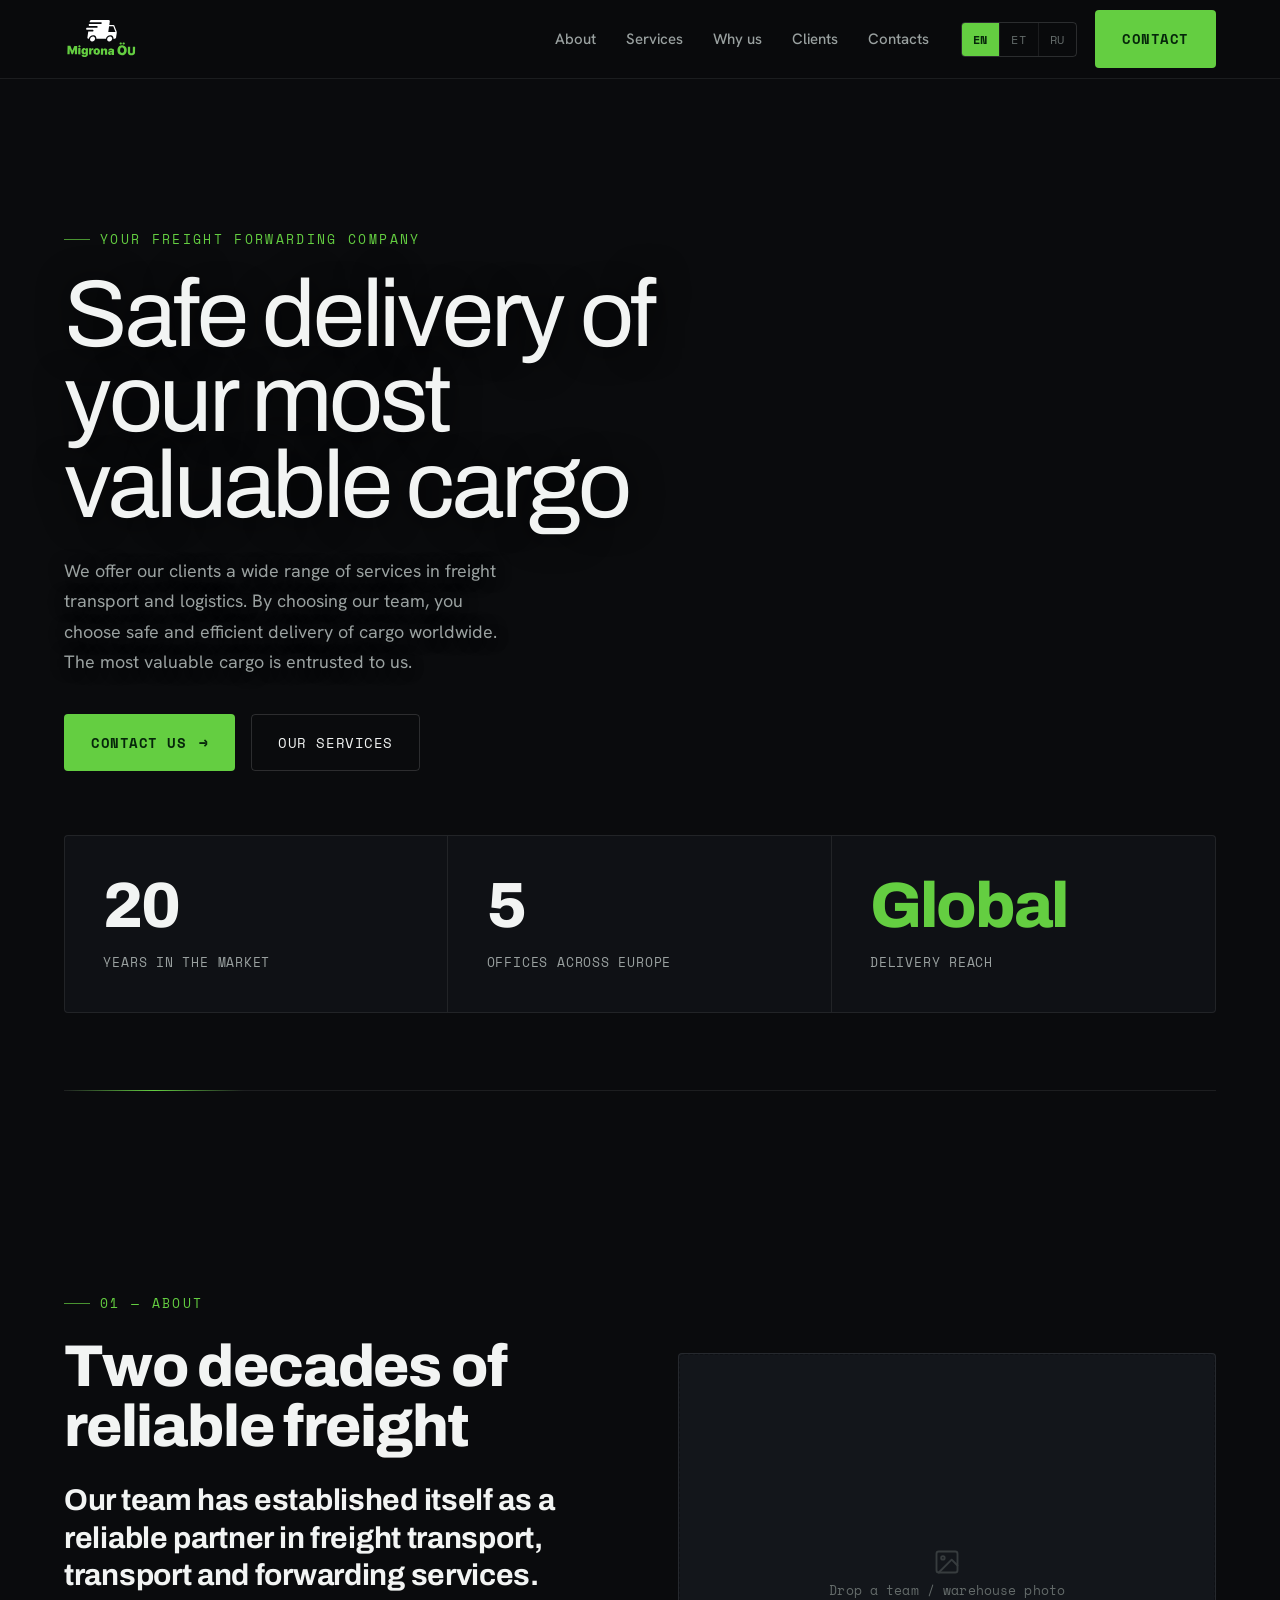
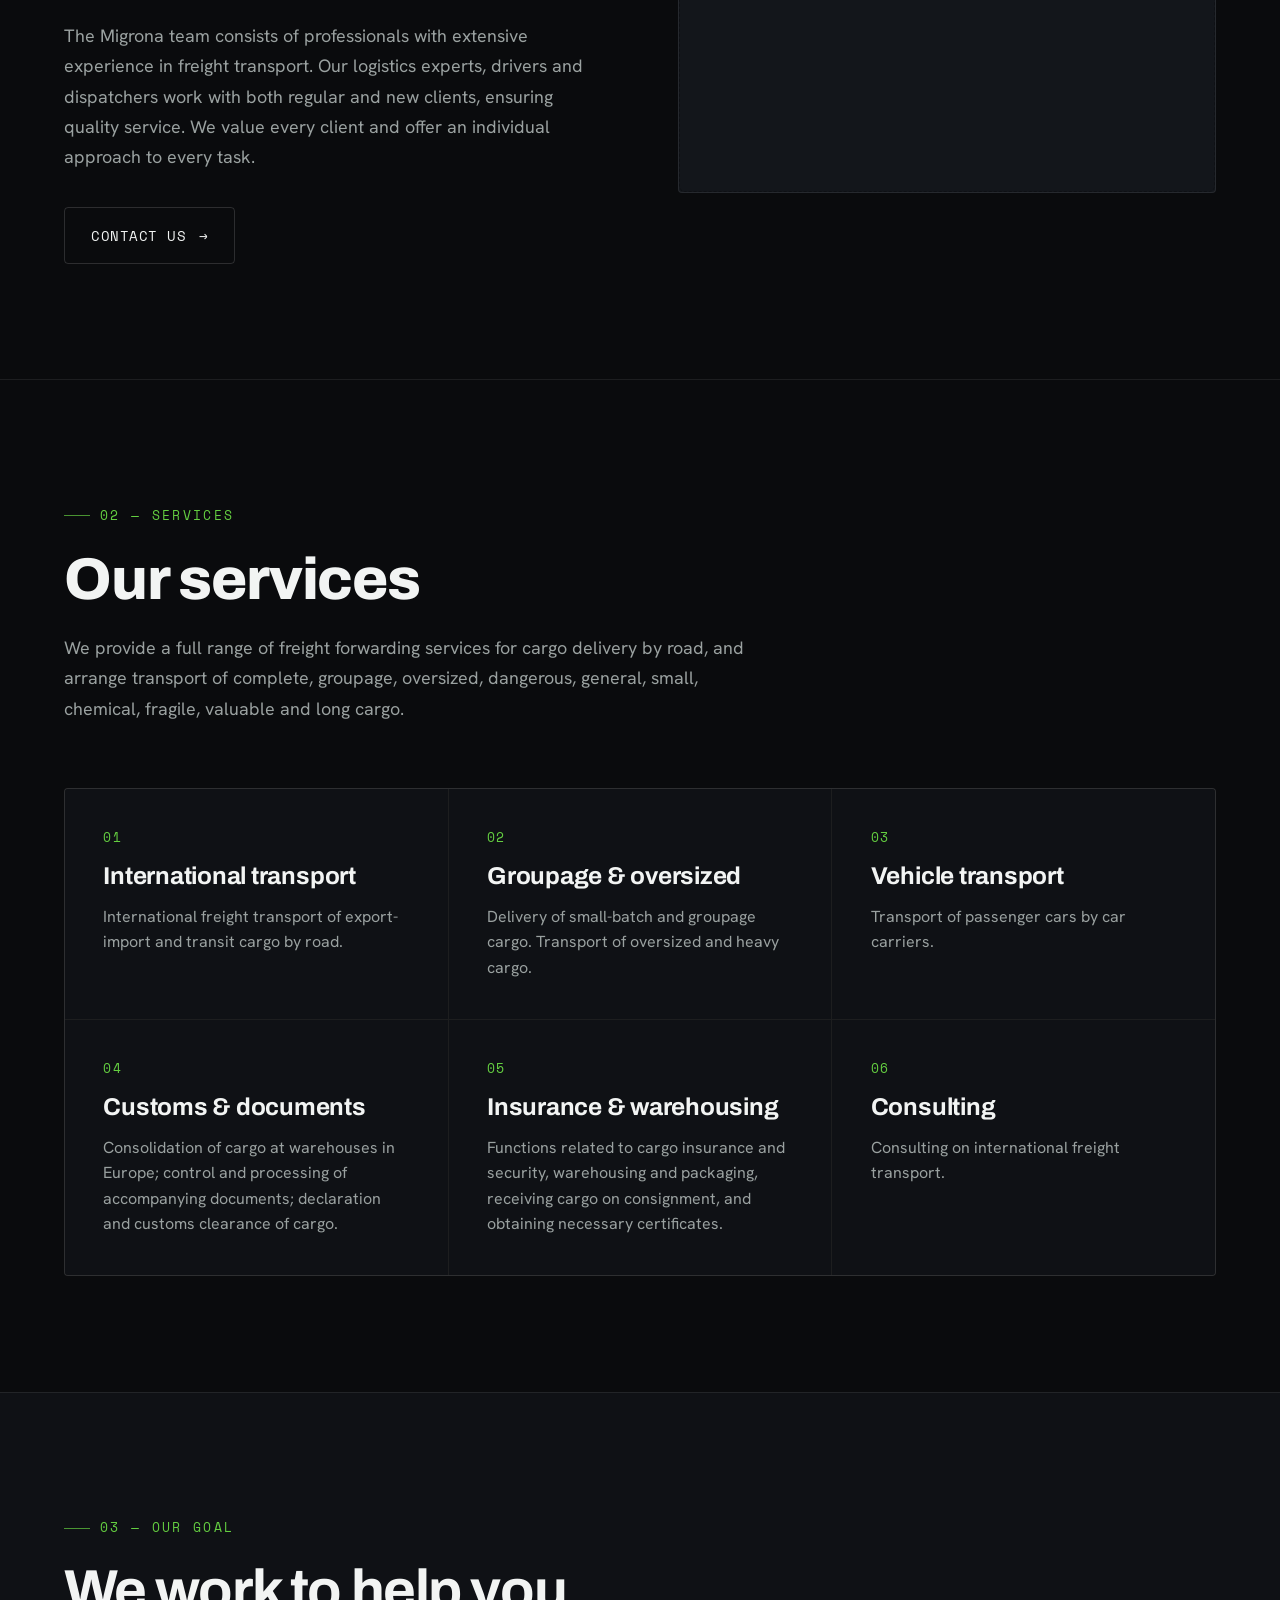
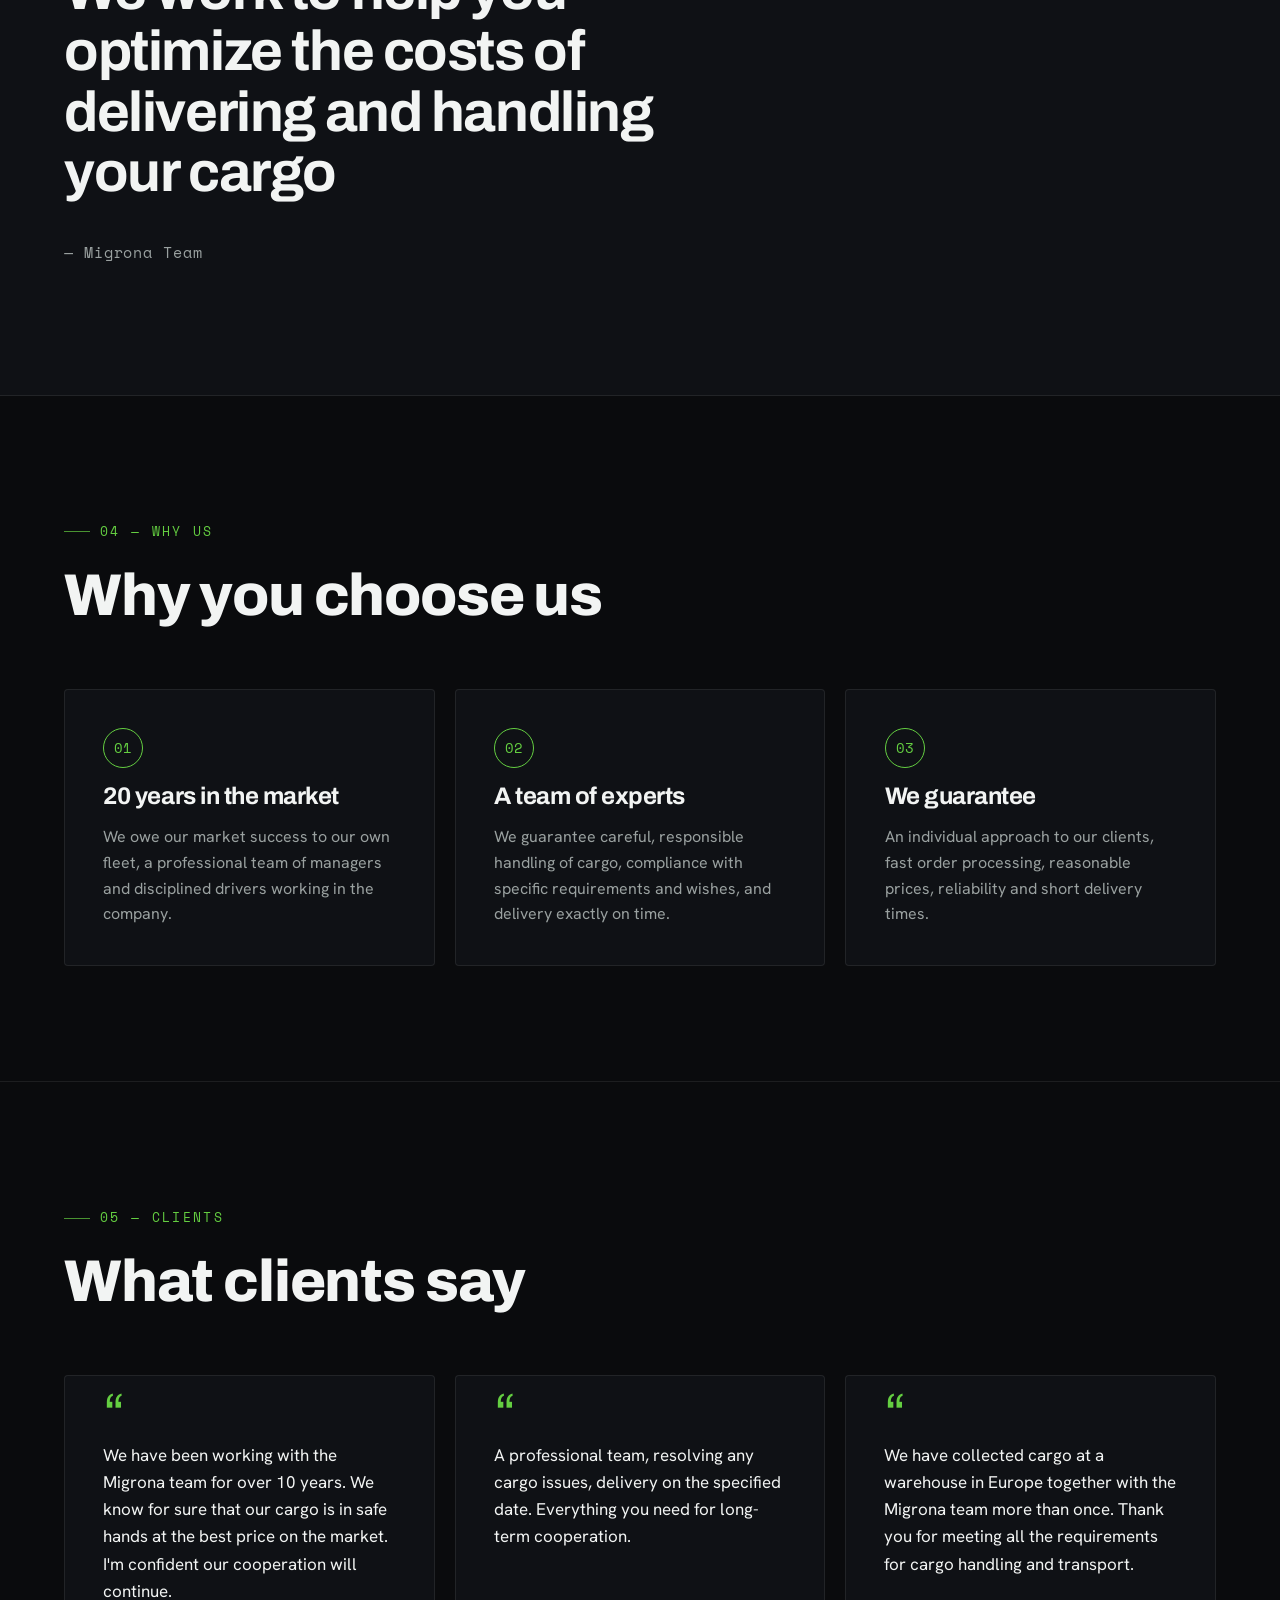
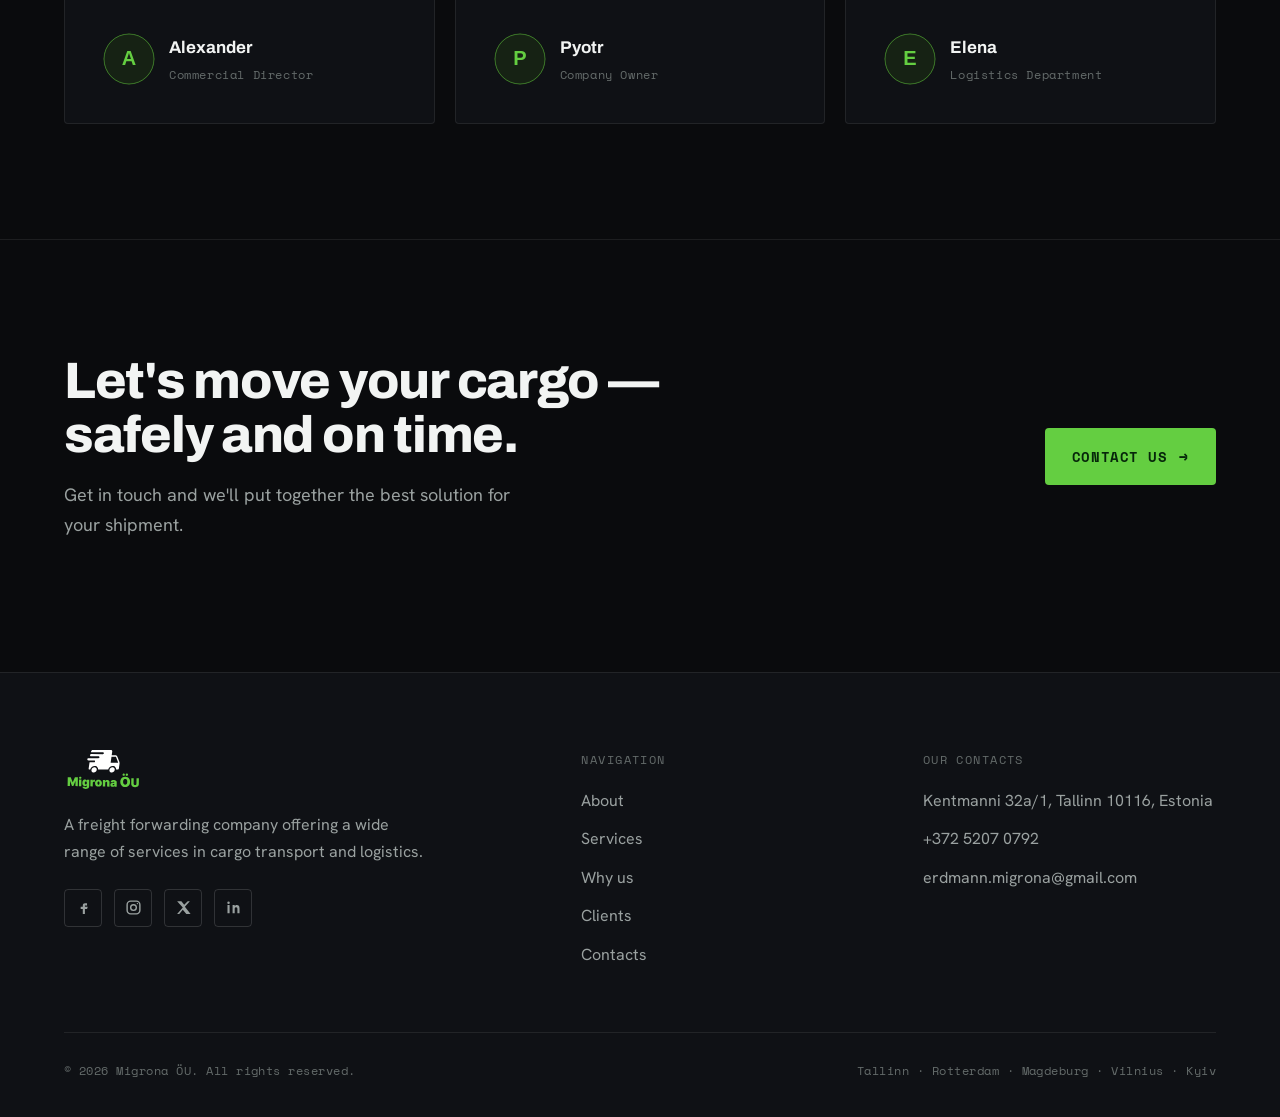
==== index.html @ ff55a231 "Initial commit — Migrona website Co-Authored-By: Claude Sonnet 4.6 <noreply@anthropic.com>" ====
<!DOCTYPE html>
<html lang="en">
<head>
<meta charset="utf-8">
<meta name="viewport" content="width=device-width, initial-scale=1">
<title>Migrona ÖU — Freight Forwarding & Logistics</title>
<meta name="description" content="Migrona ÖU — an Estonian freight forwarding company offering a wide range of cargo transport and logistics services worldwide.">
<link rel="preconnect" href="https://fonts.googleapis.com">
<link rel="preconnect" href="https://fonts.gstatic.com" crossorigin>
<link href="https://fonts.googleapis.com/css2?family=Archivo:wght@500;600;700;800;900&family=Hanken+Grotesk:wght@400;500;600;700&family=Space+Mono:wght@400;700&display=swap" rel="stylesheet">
<link rel="stylesheet" href="css/styles.css">
<template id="__bundler_thumbnail" data-bg-color="#0a0b0d">
  <svg viewBox="0 0 1200 800" xmlns="http://www.w3.org/2000/svg">
    <rect width="1200" height="800" fill="#0a0b0d"/>
    <g transform="translate(600 400)">
      <g transform="translate(-150 -70)">
        <rect x="0" y="20" width="170" height="100" rx="8" fill="#f2f4f3"/>
        <path d="M170 50 h70 l40 45 v25 h-110 z" fill="#f2f4f3"/>
        <circle cx="55" cy="135" r="26" fill="#0a0b0d" stroke="#f2f4f3" stroke-width="10"/>
        <circle cx="225" cy="135" r="26" fill="#0a0b0d" stroke="#f2f4f3" stroke-width="10"/>
      </g>
      <text x="0" y="150" font-family="Archivo, sans-serif" font-weight="800" font-size="92" letter-spacing="-3" text-anchor="middle"><tspan fill="#64ce41">Migrona</tspan><tspan fill="#f2f4f3"> ÖU</tspan></text>
    </g>
  </svg>
</template>
</head>
<body>

<!-- ===================== HEADER ===================== -->
<header class="site-header">
  <div class="wrap nav">
    <a class="nav__logo" href="index.html" aria-label="Migrona ÖU home">
      <img src="assets/logo.svg" alt="Migrona ÖU">
    </a>
    <nav class="nav__links">
      <a href="#about" data-i18n="nav_about">About</a>
      <a href="#services" data-i18n="nav_services">Services</a>
      <a href="#why" data-i18n="nav_why">Why us</a>
      <a href="#clients" data-i18n="nav_clients">Clients</a>
      <a href="contact.html" data-i18n="nav_contacts">Contacts</a>
    </nav>
    <div class="nav__right">
      <div class="lang-switch" role="group" aria-label="Language">
        <button class="lang-btn" data-lang="en" aria-pressed="true">EN</button>
        <button class="lang-btn" data-lang="et" aria-pressed="false">ET</button>
        <button class="lang-btn" data-lang="ru" aria-pressed="false">RU</button>
      </div>
      <a class="btn btn--primary" href="contact.html" data-i18n="cta_contact">Contact</a>
      <button class="nav__menu-btn" aria-label="Menu" id="menuBtn"><svg viewBox="0 0 24 24" fill="none" stroke="currentColor" stroke-width="2"><line x1="4" y1="7" x2="20" y2="7"/><line x1="4" y1="12" x2="20" y2="12"/><line x1="4" y1="17" x2="20" y2="17"/></svg></button>
    </div>
  </div>
  <nav class="nav__mobile" id="navMobile">
    <a href="#about" data-i18n="nav_about">About</a>
    <a href="#services" data-i18n="nav_services">Services</a>
    <a href="#why" data-i18n="nav_why">Why us</a>
    <a href="#clients" data-i18n="nav_clients">Clients</a>
    <a href="contact.html" data-i18n="nav_contacts">Contacts</a>
  </nav>
</header>

<main>

<!-- ===================== HERO ===================== -->
<section class="section hero">
  <div class="hero__bg">
    <video class="hero__video" src="uploads/hero-video.mp4" autoplay muted loop playsinline></video>
  </div>
  <div class="hero__overlay"></div>
  <div class="wrap hero__wrap">
    <div class="hero__intro">
      <p class="kicker" data-i18n="hero_eyebrow">Your freight forwarding company</p>
      <h1 class="display hero__title" data-i18n="hero_headline">Safe delivery of your most valuable cargo</h1>
      <p class="hero__body body-lg" data-i18n="hero_body">We offer our clients a wide range of services in freight transport and logistics. By choosing our team, you choose safe and efficient delivery of cargo worldwide. The most valuable cargo is entrusted to us.</p>
      <div class="hero__cta">
        <a class="btn btn--primary" href="contact.html"><span data-i18n="cta_contact_us">Contact us</span><span class="arrow">→</span></a>
        <a class="btn btn--ghost" href="#services" data-i18n="cta_services">Our services</a>
      </div>
    </div>

    <!-- stat strip -->
    <div class="stats reveal">
      <div class="stat">
        <div class="stat__num">20</div>
        <div class="stat__label" data-i18n="stat_years_label">years in the market</div>
      </div>
      <div class="stat">
        <div class="stat__num">5</div>
        <div class="stat__label" data-i18n="stat_offices_label">offices across Europe</div>
      </div>
      <div class="stat">
        <div class="stat__num"><span class="unit" data-i18n="stat_reach_value">Global</span></div>
        <div class="stat__label" data-i18n="stat_reach_label">delivery reach</div>
      </div>
    </div>

    <div class="route-line"></div>
  </div>
</section>

<!-- ===================== ABOUT ===================== -->
<section class="section" id="about">
  <div class="wrap about__grid">
    <div class="about__text reveal">
      <p class="kicker" data-i18n="about_kicker">01 — About</p>
      <h2 class="h2 about__title-h" data-i18n="about_title">Two decades of reliable freight</h2>
      <p class="about__lead" data-i18n="about_lead">Our team has established itself as a reliable partner in freight transport, transport and forwarding services.</p>
      <p class="body-lg" data-i18n="about_body">The Migrona team consists of professionals with extensive experience in freight transport. Our logistics experts, drivers and dispatchers work with both regular and new clients, ensuring quality service. We value every client and offer an individual approach to every task.</p>
      <div class="about__cta">
        <a class="btn btn--ghost" href="contact.html"><span data-i18n="cta_contact_us">Contact us</span><span class="arrow">→</span></a>
      </div>
    </div>
    <div class="about__visual reveal">
      <image-slot id="about-img" shape="rounded" radius="6" placeholder="Drop a team / warehouse photo"></image-slot>
    </div>
  </div>
</section>

<!-- ===================== SERVICES ===================== -->
<section class="section section--line" id="services">
  <div class="wrap">
    <p class="kicker" data-i18n="services_kicker">02 — Services</p>
    <h2 class="h2 head-tight" data-i18n="services_title">Our services</h2>
    <p class="svc-intro body-lg" data-i18n="services_intro">We provide a full range of freight forwarding services for cargo delivery by road, and arrange transport of complete, groupage, oversized, dangerous, general, small, chemical, fragile, valuable and long cargo.</p>

    <div class="svc-grid">
      <article class="svc-card reveal">
        <span class="svc-card__no">01</span>
        <h3 class="svc-card__title" data-i18n="svc1_title">International transport</h3>
        <p class="svc-card__body" data-i18n="svc1_body">International freight transport of export-import and transit cargo by road.</p>
      </article>
      <article class="svc-card reveal">
        <span class="svc-card__no">02</span>
        <h3 class="svc-card__title" data-i18n="svc2_title">Groupage & oversized</h3>
        <p class="svc-card__body" data-i18n="svc2_body">Delivery of small-batch and groupage cargo. Transport of oversized and heavy cargo.</p>
      </article>
      <article class="svc-card reveal">
        <span class="svc-card__no">03</span>
        <h3 class="svc-card__title" data-i18n="svc3_title">Vehicle transport</h3>
        <p class="svc-card__body" data-i18n="svc3_body">Transport of passenger cars by car carriers.</p>
      </article>
      <article class="svc-card reveal">
        <span class="svc-card__no">04</span>
        <h3 class="svc-card__title" data-i18n="svc4_title">Customs & documents</h3>
        <p class="svc-card__body" data-i18n="svc4_body">Consolidation of cargo at warehouses in Europe; control and processing of accompanying documents; declaration and customs clearance of cargo.</p>
      </article>
      <article class="svc-card reveal">
        <span class="svc-card__no">05</span>
        <h3 class="svc-card__title" data-i18n="svc5_title">Insurance & warehousing</h3>
        <p class="svc-card__body" data-i18n="svc5_body">Functions related to cargo insurance and security, warehousing and packaging, receiving cargo on consignment, and obtaining necessary certificates.</p>
      </article>
      <article class="svc-card reveal">
        <span class="svc-card__no">06</span>
        <h3 class="svc-card__title" data-i18n="svc6_title">Consulting</h3>
        <p class="svc-card__body" data-i18n="svc6_body">Consulting on international freight transport.</p>
      </article>
    </div>
  </div>
</section>

<!-- ===================== GOAL ===================== -->
<section class="section goal">
  <div class="wrap">
    <p class="kicker" data-i18n="goal_kicker">03 — Our goal</p>
    <blockquote class="goal__quote" data-i18n="goal_quote">We work to help you optimize the costs of delivering and handling your cargo</blockquote>
    <p class="goal__author" data-i18n="goal_author">— Migrona Team</p>
  </div>
</section>

<!-- ===================== WHY US ===================== -->
<section class="section" id="why">
  <div class="wrap">
    <p class="kicker" data-i18n="why_kicker">04 — Why us</p>
    <h2 class="h2 head-wide" data-i18n="why_title">Why you choose us</h2>
    <div class="why-grid">
      <article class="why-card reveal">
        <div class="why-card__mark">01</div>
        <h3 class="why-card__title" data-i18n="why1_title">20 years in the market</h3>
        <p class="why-card__body" data-i18n="why1_body">We owe our market success to our own fleet, a professional team of managers and disciplined drivers working in the company.</p>
      </article>
      <article class="why-card reveal">
        <div class="why-card__mark">02</div>
        <h3 class="why-card__title" data-i18n="why2_title">A team of experts</h3>
        <p class="why-card__body" data-i18n="why2_body">We guarantee careful, responsible handling of cargo, compliance with specific requirements and wishes, and delivery exactly on time.</p>
      </article>
      <article class="why-card reveal">
        <div class="why-card__mark">03</div>
        <h3 class="why-card__title" data-i18n="why3_title">We guarantee</h3>
        <p class="why-card__body" data-i18n="why3_body">An individual approach to our clients, fast order processing, reasonable prices, reliability and short delivery times.</p>
      </article>
    </div>
  </div>
</section>

<!-- ===================== TESTIMONIALS ===================== -->
<section class="section section--line" id="clients">
  <div class="wrap">
    <p class="kicker" data-i18n="clients_kicker">05 — Clients</p>
    <h2 class="h2 head-wide" data-i18n="clients_title">What clients say</h2>
    <div class="t-grid">
      <article class="t-card reveal">
        <p class="t-card__quote" data-i18n="t1_quote">We have been working with the Migrona team for over 10 years. We know for sure that our cargo is in safe hands at the best price on the market. I'm confident our cooperation will continue.</p>
        <div class="t-card__person">
          <div class="t-card__avatar"><img src="uploads/avatar-alexander.svg" alt="Alexander" width="52" height="52"></div>
          <div>
            <div class="t-card__name" data-i18n="t1_name">Alexander</div>
            <div class="t-card__role" data-i18n="t1_role">Commercial Director</div>
          </div>
        </div>
      </article>
      <article class="t-card reveal">
        <p class="t-card__quote" data-i18n="t2_quote">A professional team, resolving any cargo issues, delivery on the specified date. Everything you need for long-term cooperation.</p>
        <div class="t-card__person">
          <div class="t-card__avatar"><img src="uploads/avatar-pyotr.svg" alt="Peter" width="52" height="52"></div>
          <div>
            <div class="t-card__name" data-i18n="t2_name">Pyotr</div>
            <div class="t-card__role" data-i18n="t2_role">Company Owner</div>
          </div>
        </div>
      </article>
      <article class="t-card reveal">
        <p class="t-card__quote" data-i18n="t3_quote">We have collected cargo at a warehouse in Europe together with the Migrona team more than once. Thank you for meeting all the requirements for cargo handling and transport.</p>
        <div class="t-card__person">
          <div class="t-card__avatar"><img src="uploads/avatar-elena.svg" alt="Elena" width="52" height="52"></div>
          <div>
            <div class="t-card__name" data-i18n="t3_name">Elena</div>
            <div class="t-card__role" data-i18n="t3_role">Logistics Department</div>
          </div>
        </div>
      </article>
    </div>
  </div>
</section>

<!-- ===================== CTA BAND ===================== -->
<section class="section cta-band">
  <div class="wrap cta-band__inner">
    <div>
      <h2 class="cta-band__title" data-i18n="cta_band_title">Let's move your cargo — safely and on time.</h2>
      <p class="cta-band__body" data-i18n="cta_band_body">Get in touch and we'll put together the best solution for your shipment.</p>
    </div>
    <a class="btn btn--primary" href="contact.html"><span data-i18n="cta_contact_us">Contact us</span><span class="arrow">→</span></a>
  </div>
</section>

</main>

<!-- ===================== FOOTER ===================== -->
<footer class="footer">
  <div class="wrap">
    <div class="footer__grid">
      <div class="footer__brand">
        <div class="footer__logo"><img src="assets/logo.svg" alt="Migrona ÖU"></div>
        <p class="footer__tag" data-i18n="foot_tagline">A freight forwarding company offering a wide range of services in cargo transport and logistics.</p>
        <div class="footer__socials">
          <a href="https://facebook.com/" aria-label="Facebook" target="_blank" rel="noopener"><svg viewBox="0 0 24 24" fill="currentColor"><path d="M14 9h3V6h-3c-1.7 0-3 1.3-3 3v2H8v3h3v7h3v-7h3l1-3h-4V9c0-.6.4-1 1-1z"/></svg></a>
          <a href="https://instagram.com/" aria-label="Instagram" target="_blank" rel="noopener"><svg viewBox="0 0 24 24" fill="none" stroke="currentColor" stroke-width="2"><rect x="3" y="3" width="18" height="18" rx="5"/><circle cx="12" cy="12" r="4"/><circle cx="17.5" cy="6.5" r="1" fill="currentColor" stroke="none"/></svg></a>
          <a href="https://twitter.com/" aria-label="X" target="_blank" rel="noopener"><svg viewBox="0 0 24 24" fill="currentColor"><path d="M18 3h3l-7 8 8 10h-6l-5-6-5 6H3l8-9L3 3h6l4 5 5-5z"/></svg></a>
          <a href="https://linkedin.com/" aria-label="LinkedIn" target="_blank" rel="noopener"><svg viewBox="0 0 24 24" fill="currentColor"><path d="M6.5 8.5h-3V20h3V8.5zM5 3.5A1.75 1.75 0 105 7a1.75 1.75 0 000-3.5zM20.5 20h-3v-6c0-1.5-.5-2.5-1.8-2.5-1 0-1.6.7-1.9 1.4-.1.2-.1.6-.1.9V20h-3V8.5h3v1.5c.5-.7 1.3-1.7 3.1-1.7 2.3 0 3.7 1.5 3.7 4.6V20z"/></svg></a>
        </div>
      </div>
      <div class="footer__col footer__col--nav">
        <h4 data-i18n="foot_nav">Navigation</h4>
        <ul>
          <li><a href="#about" data-i18n="nav_about">About</a></li>
          <li><a href="#services" data-i18n="nav_services">Services</a></li>
          <li><a href="#why" data-i18n="nav_why">Why us</a></li>
          <li><a href="#clients" data-i18n="nav_clients">Clients</a></li>
          <li><a href="contact.html" data-i18n="nav_contacts">Contacts</a></li>
        </ul>
      </div>
      <div class="footer__col">
        <h4 data-i18n="foot_contacts">Our contacts</h4>
        <ul>
          <li>Kentmanni 32a/1, Tallinn 10116, Estonia</li>
          <li><a href="tel:+37052070792">+372 5207 0792</a></li>
          <li><a href="mailto:erdmann.migrona@gmail.com">erdmann.migrona@gmail.com</a></li>
        </ul>
      </div>
    </div>
    <div class="footer__bottom">
      <span>© 2026 Migrona ÖU. <span data-i18n="foot_rights">All rights reserved.</span></span>
      <span>Tallinn · Rotterdam · Magdeburg · Vilnius · Kyiv</span>
    </div>
  </div>
</footer>

<script src="image-slot.js"></script>
<script src="js/i18n.js"></script>
<script>
  // reveal on scroll
  (function () {
    var obs = new IntersectionObserver(function (entries) {
      entries.forEach(function (e) { if (e.isIntersecting) { e.target.classList.add("in"); obs.unobserve(e.target); } });
    }, { threshold: 0.12 });
    document.querySelectorAll(".reveal").forEach(function (el) { obs.observe(el); });
  })();
  // mobile menu
  (function () {
    var btn = document.getElementById("menuBtn"), panel = document.getElementById("navMobile");
    if (!btn || !panel) return;
    btn.addEventListener("click", function () { panel.classList.toggle("open"); });
    panel.querySelectorAll("a").forEach(function (a) { a.addEventListener("click", function () { panel.classList.remove("open"); }); });
  })();
</script>
</body>
</html>
---- css/styles.css ----
/* ===========================================================
   Migrona ÖU — dark design system
   Near-black control-room aesthetic · brand green #64CE41
   Display: Archivo · Body: Hanken Grotesk · Labels: Space Mono
   =========================================================== */

:root {
  --bg:        #0a0b0d;
  --bg-1:      #0f1115;
  --bg-2:      #14171c;
  --bg-3:      #191d23;
  --line:      rgba(255,255,255,0.08);
  --line-2:    rgba(255,255,255,0.14);
  --fg:        #f2f4f3;
  --fg-dim:    #9aa1a0;
  --fg-faint:  #646b6a;
  --accent:    #64ce41;
  --accent-2:  #7ee05c;
  --accent-deep:#3f9d24;
  --accent-glow: rgba(100,206,65,0.18);

  --font-display: "Archivo", system-ui, sans-serif;
  --font-body:    "Hanken Grotesk", system-ui, sans-serif;
  --font-mono:    "Space Mono", ui-monospace, monospace;

  --maxw: 1280px;
  --pad-x: clamp(20px, 5vw, 80px);
  --radius: 4px;
  --section-y: clamp(72px, 9vw, 150px);
}

* { box-sizing: border-box; }

html { scroll-behavior: smooth; scroll-padding-top: 90px; }

body {
  margin: 0;
  background: var(--bg);
  color: var(--fg);
  font-family: var(--font-body);
  font-size: 18px;
  line-height: 1.65;
  -webkit-font-smoothing: antialiased;
  text-rendering: optimizeLegibility;
  overflow-x: hidden;
}

::selection { background: var(--accent); color: #07260a; }

a { color: inherit; text-decoration: none; }
img { display: block; max-width: 100%; }

/* ---------- Layout primitives ---------- */
.wrap { width: 100%; max-width: var(--maxw); margin: 0 auto; padding-inline: var(--pad-x); }
.section { padding-block: var(--section-y); position: relative; }
.section--line { border-top: 1px solid var(--line); }

/* ---------- Type ---------- */
.kicker {
  font-family: var(--font-mono);
  font-size: 13px;
  letter-spacing: 0.18em;
  text-transform: uppercase;
  color: var(--accent);
  margin: 0 0 22px;
  display: inline-flex;
  align-items: center;
  gap: 10px;
}
.kicker::before {
  content: "";
  width: 26px; height: 1px;
  background: var(--accent);
  opacity: 0.7;
}

h1, h2, h3 { font-family: var(--font-display); font-weight: 800; letter-spacing: -0.02em; line-height: 1.02; margin: 0; }

.display {
  font-size: clamp(48px, 9vw, 132px);
  font-weight: 800;
  letter-spacing: -0.035em;
  line-height: 0.9;
}
.h2 { font-size: clamp(32px, 4.6vw, 60px); line-height: 1.02; }
.h3 { font-size: clamp(21px, 2vw, 26px); letter-spacing: -0.01em; line-height: 1.12; }

.lead { font-size: clamp(18px, 1.6vw, 22px); color: var(--fg-dim); line-height: 1.6; max-width: 60ch; }
.muted { color: var(--fg-dim); }
.body-lg { font-size: clamp(17px, 1.4vw, 19px); color: var(--fg-dim); line-height: 1.7; }

/* heading spacing utilities */
.head-tight { margin-bottom: 24px; }
.head-wide { margin-bottom: clamp(40px, 5vw, 64px); }
.about__title-h { margin-bottom: 26px; }
.about__cta { margin-top: 34px; }
.contact-title { font-size: clamp(44px, 7vw, 96px); }
.contact-lead { margin-top: 26px; }
.offices-intro { margin-bottom: clamp(40px, 5vw, 60px); }

/* ---------- Buttons ---------- */
.btn {
  display: inline-flex;
  align-items: center;
  gap: 12px;
  font-family: var(--font-mono);
  font-size: 14px;
  letter-spacing: 0.04em;
  text-transform: uppercase;
  padding: 16px 26px;
  border-radius: var(--radius);
  border: 1px solid transparent;
  cursor: pointer;
  transition: transform .18s ease, background .2s ease, border-color .2s ease, color .2s ease;
  white-space: nowrap;
}
.btn svg { width: 16px; height: 16px; }
.btn--primary { background: var(--accent); color: #06260a; font-weight: 700; }
.btn--primary:hover { background: var(--accent-2); transform: translateY(-2px); }
.btn--ghost { background: transparent; color: var(--fg); border-color: var(--line-2); }
.btn--ghost:hover { border-color: var(--accent); color: var(--accent); transform: translateY(-2px); }
.btn .arrow { transition: transform .2s ease; }
.btn:hover .arrow { transform: translateX(4px); }

/* ---------- Header / nav ---------- */
.site-header {
  position: sticky; top: 0; z-index: 50;
  background: color-mix(in oklab, var(--bg) 78%, transparent);
  backdrop-filter: blur(14px) saturate(1.2);
  border-bottom: 1px solid var(--line);
}
.nav {
  display: flex; align-items: center; gap: 32px;
  height: 78px;
}
.nav__logo { display: flex; align-items: center; }
.nav__logo svg, .nav__logo img { height: 38px; width: auto; }
.nav__links { display: flex; align-items: center; gap: 30px; margin-left: auto; }
.nav__links a {
  font-size: 15px; color: var(--fg-dim); font-weight: 500;
  transition: color .18s ease; position: relative; padding: 4px 0;
}
.nav__links a:hover { color: var(--fg); }
.nav__right { display: flex; align-items: center; gap: 18px; }

.lang-switch { display: flex; align-items: center; border: 1px solid var(--line-2); border-radius: var(--radius); overflow: hidden; }
.lang-btn {
  font-family: var(--font-mono); font-size: 12px; letter-spacing: 0.06em;
  background: transparent; color: var(--fg-faint); border: none; cursor: pointer;
  padding: 8px 11px; transition: color .15s ease, background .15s ease;
}
.lang-btn + .lang-btn { border-left: 1px solid var(--line); }
.lang-btn:hover { color: var(--fg); }
.lang-btn[aria-pressed="true"] { color: #06260a; background: var(--accent); font-weight: 700; }

.nav__menu-btn {
  display: none;
  background: transparent; border: 1px solid var(--line-2); border-radius: var(--radius);
  width: 44px; height: 40px; cursor: pointer; color: var(--fg);
  align-items: center; justify-content: center; flex: none;
}
.nav__menu-btn svg { width: 20px; height: 20px; }
.nav__mobile {
  display: none;
  border-top: 1px solid var(--line);
  background: var(--bg-1);
}
.nav__mobile.open { display: block; }
.nav__mobile a {
  display: block; padding: 16px var(--pad-x); color: var(--fg-dim);
  font-size: 17px; border-bottom: 1px solid var(--line); transition: color .15s ease;
}
.nav__mobile a:hover { color: var(--accent); }

/* ---------- Hero ---------- */
.hero {
  position: relative;
  min-height: 100svh;
  display: flex;
  flex-direction: column;
  padding-block: 0;
  overflow: hidden;
}
.hero__bg { position: absolute; inset: 0; z-index: 0; }
.hero__video { width: 100%; height: 100%; object-fit: cover; display: block; }
.hero__overlay {
  position: absolute;
  inset: 0;
  z-index: 1;
  background: linear-gradient(
    to bottom,
    rgba(10,11,13,0.10) 0%,
    rgba(10,11,13,0.45) 45%,
    rgba(10,11,13,0.88) 80%,
    rgba(10,11,13,0.97) 100%
  );
}
.hero__wrap {
  position: relative;
  z-index: 2;
  flex: 1;
  display: flex;
  flex-direction: column;
  justify-content: flex-end;
  padding-top: 140px;
  padding-bottom: clamp(48px, 6vw, 80px);
}
.hero__intro { max-width: 720px; }
.hero__title { margin: 0 0 28px; font-weight: 400; font-size: clamp(44px, 7.4vw, 101px); text-shadow: 0 2px 32px rgba(0,0,0,0.8); }
.hero__title .green { color: var(--accent); }
.hero__body { max-width: 46ch; margin: 0 0 36px; text-shadow: 0 1px 16px rgba(0,0,0,0.7); }
.hero__cta { display: flex; gap: 16px; flex-wrap: wrap; }

/* moving route accent under hero */
.route-line {
  margin-top: clamp(48px, 6vw, 90px);
  height: 1px; background: var(--line);
  position: relative; overflow: hidden;
}
.route-line::after {
  content: ""; position: absolute; top: 0; left: 0; height: 1px; width: 180px;
  background: linear-gradient(90deg, transparent, var(--accent), transparent);
  animation: route 4.5s linear infinite;
}
@keyframes route { from { transform: translateX(-180px); } to { transform: translateX(100vw); } }
@media (prefers-reduced-motion: reduce) { .route-line::after { animation: none; } }

/* ---------- Stat strip ---------- */
.stats {
  display: grid; grid-template-columns: repeat(3, 1fr);
  border: 1px solid var(--line);
  border-radius: var(--radius);
  overflow: hidden;
  margin-top: clamp(40px, 5vw, 64px);
  background: var(--bg-1);
}
.stat { padding: clamp(26px, 3vw, 40px); border-right: 1px solid var(--line); }
.stat:last-child { border-right: none; }
.stat__num { font-family: var(--font-display); font-weight: 800; font-size: clamp(40px, 5vw, 68px); line-height: 1; letter-spacing: -0.03em; color: var(--fg); }
.stat__num .unit { color: var(--accent); }
.stat__label { font-family: var(--font-mono); font-size: 13px; letter-spacing: 0.06em; color: var(--fg-dim); margin-top: 14px; text-transform: uppercase; }

/* ---------- About ---------- */
.about__grid { display: grid; grid-template-columns: 1fr 1fr; gap: clamp(40px, 6vw, 96px); align-items: center; }
.about__lead { font-family: var(--font-display); font-weight: 700; font-size: clamp(22px, 2.4vw, 30px); line-height: 1.25; letter-spacing: -0.01em; color: var(--fg); margin: 0 0 26px; }
.about__visual { min-height: 440px; }
.about__visual image-slot { width: 100%; height: 100%; min-height: 440px; }

/* ---------- Services ---------- */
.svc-intro { max-width: 70ch; margin: 0 0 clamp(40px, 5vw, 64px); }
.svc-grid { display: grid; grid-template-columns: repeat(3, 1fr); gap: 1px; background: var(--line); border: 1px solid var(--line); border-radius: var(--radius); overflow: hidden; }
.svc-card { background: var(--bg-1); padding: clamp(28px, 3vw, 44px); display: flex; flex-direction: column; gap: 14px; transition: background .25s ease; min-height: 230px; }
.svc-card:hover { background: var(--bg-3); }
.svc-card__no { font-family: var(--font-mono); font-size: 13px; color: var(--accent); letter-spacing: 0.1em; }
.svc-card__title { font-family: var(--font-display); font-weight: 700; font-size: clamp(20px, 1.9vw, 25px); line-height: 1.1; letter-spacing: -0.01em; }
.svc-card__body { color: var(--fg-dim); font-size: 16px; line-height: 1.6; margin: 0; }
.svc-card:hover .svc-card__title { color: var(--accent); }

/* ---------- Goal (quote band) ---------- */
.goal { background: var(--bg-1); border-block: 1px solid var(--line); }
.goal__quote { font-family: var(--font-display); font-weight: 700; font-size: clamp(30px, 4.4vw, 64px); line-height: 1.08; letter-spacing: -0.025em; max-width: 18ch; margin: 0 0 36px; }
.goal__quote .green { color: var(--accent); }
.goal__author { font-family: var(--font-mono); font-size: 15px; letter-spacing: 0.06em; color: var(--fg-dim); }

/* ---------- Why us ---------- */
.why-grid { display: grid; grid-template-columns: repeat(3, 1fr); gap: 20px; }
.why-card { border: 1px solid var(--line); border-radius: var(--radius); padding: clamp(28px, 3vw, 40px); background: var(--bg-1); display: flex; flex-direction: column; gap: 16px; transition: border-color .25s ease, transform .25s ease; }
.why-card:hover { border-color: var(--line-2); transform: translateY(-4px); }
.why-card__mark { width: 40px; height: 40px; border-radius: 50%; border: 1px solid var(--accent); color: var(--accent); display: grid; place-items: center; font-family: var(--font-mono); font-size: 14px; }
.why-card__title { font-family: var(--font-display); font-weight: 700; font-size: clamp(20px, 1.9vw, 24px); }
.why-card__body { color: var(--fg-dim); font-size: 16px; line-height: 1.6; margin: 0; }

/* ---------- Testimonials ---------- */
.t-grid { display: grid; grid-template-columns: repeat(3, 1fr); gap: 20px; }
.t-card { border: 1px solid var(--line); border-radius: var(--radius); padding: clamp(28px, 3vw, 38px); background: var(--bg-1); display: flex; flex-direction: column; }
.t-card__quote { font-size: 17px; line-height: 1.6; color: var(--fg); margin: 0 0 28px; }
.t-card__quote::before { content: "“"; font-family: var(--font-display); color: var(--accent); font-size: 56px; line-height: 0; display: block; height: 28px; }
.t-card__person { display: flex; align-items: center; gap: 14px; margin-top: auto; }
.t-card__avatar { width: 52px; height: 52px; flex: none; border-radius: 50%; overflow: hidden; }
.t-card__avatar img { width: 52px; height: 52px; display: block; border-radius: 50%; }
.t-card__name { font-family: var(--font-display); font-weight: 700; font-size: 17px; }
.t-card__role { font-family: var(--font-mono); font-size: 12px; letter-spacing: 0.05em; color: var(--fg-faint); margin-top: 3px; }

/* ---------- CTA band ---------- */
.cta-band { background: var(--bg); border-top: 1px solid var(--line); }
.cta-band__inner { display: grid; grid-template-columns: 1.4fr auto; gap: 40px; align-items: center; }
.cta-band__title { font-family: var(--font-display); font-weight: 800; font-size: clamp(30px, 4vw, 54px); line-height: 1.04; letter-spacing: -0.025em; max-width: 20ch; }
.cta-band__body { color: var(--fg-dim); margin-top: 18px; max-width: 48ch; }

/* ---------- Footer ---------- */
.footer { background: var(--bg-1); border-top: 1px solid var(--line); padding-block: clamp(56px, 6vw, 84px) 36px; }
.footer__grid { display: grid; grid-template-columns: 1.6fr 1fr 1fr; gap: 48px; }
.footer__logo svg, .footer__logo img { height: 40px; margin-bottom: 22px; }
.footer__tag { color: var(--fg-dim); max-width: 40ch; font-size: 16px; }
.footer__col h4 { font-family: var(--font-mono); font-size: 12px; letter-spacing: 0.12em; text-transform: uppercase; color: var(--fg-faint); margin: 0 0 18px; font-weight: 400; }
.footer__col ul { list-style: none; margin: 0; padding: 0; display: flex; flex-direction: column; gap: 12px; }
.footer__col a, .footer__col li { color: var(--fg-dim); font-size: 16px; transition: color .15s ease; }
.footer__col a:hover { color: var(--accent); }
.footer__socials { display: flex; gap: 12px; margin-top: 24px; }
.footer__socials a { width: 38px; height: 38px; border: 1px solid var(--line-2); border-radius: var(--radius); display: grid; place-items: center; color: var(--fg-dim); transition: all .18s ease; }
.footer__socials a:hover { border-color: var(--accent); color: var(--accent); }
.footer__socials svg { width: 17px; height: 17px; }
.footer__bottom { margin-top: clamp(48px, 5vw, 72px); padding-top: 28px; border-top: 1px solid var(--line); display: flex; justify-content: space-between; gap: 20px; flex-wrap: wrap; font-family: var(--font-mono); font-size: 12px; letter-spacing: 0.04em; color: var(--fg-faint); }

/* ---------- Contact page ---------- */
.contact-hero { padding-top: clamp(56px, 7vw, 110px); }
.contact-top { display: grid; grid-template-columns: 1.2fr 1fr; gap: clamp(36px, 5vw, 80px); align-items: start; }
.contact-cards { display: grid; grid-template-columns: 1fr; gap: 1px; background: var(--line); border: 1px solid var(--line); border-radius: var(--radius); overflow: hidden; }
.cc { background: var(--bg-1); padding: 26px 30px; display: grid; grid-template-columns: 130px 1fr; gap: 16px; align-items: baseline; }
.cc__k { font-family: var(--font-mono); font-size: 12px; letter-spacing: 0.08em; text-transform: uppercase; color: var(--accent); }
.cc__v { font-size: 18px; color: var(--fg); }
.cc__v a:hover { color: var(--accent); }

.offices { display: grid; grid-template-columns: repeat(3, 1fr); gap: 20px; }
.office { border: 1px solid var(--line); border-radius: var(--radius); padding: clamp(24px, 2.5vw, 34px); background: var(--bg-1); display: flex; flex-direction: column; gap: 12px; transition: border-color .2s ease, transform .2s ease; }
.office:hover { border-color: var(--line-2); transform: translateY(-4px); }
.office__flag { font-family: var(--font-mono); font-size: 12px; letter-spacing: 0.1em; color: var(--accent); text-transform: uppercase; }
.office__country { font-family: var(--font-display); font-weight: 700; font-size: 23px; }
.office__lines { color: var(--fg-dim); font-size: 15.5px; line-height: 1.55; }
.office__lines a { color: var(--fg); }
.office__lines a:hover { color: var(--accent); }
.office__company { color: var(--fg); font-weight: 600; }

.map-wrap { border: 1px solid var(--line); border-radius: var(--radius); overflow: hidden; margin-top: clamp(40px, 5vw, 64px); height: clamp(320px, 40vw, 480px); background: var(--bg-2); }
.map-wrap iframe { width: 100%; height: 100%; border: 0; filter: grayscale(0.4) invert(0.92) hue-rotate(180deg) brightness(0.95) contrast(0.95); }

/* ---------- image-slot theming ---------- */
image-slot {
  --is-bg: var(--bg-2);
  background: var(--bg-2);
  border: 1px solid var(--line);
  border-radius: var(--radius);
  color: var(--fg-faint);
  font-family: var(--font-mono);
  font-size: 13px;
}

/* ---------- reveal animation ---------- */
.reveal { opacity: 0; transform: translateY(24px); transition: opacity .7s ease, transform .7s ease; }
.reveal.in { opacity: 1; transform: none; }
@media (prefers-reduced-motion: reduce) { .reveal { opacity: 1; transform: none; } }

/* ---------- Responsive ---------- */
@media (max-width: 980px) {
.about__grid, .contact-top, .cta-band__inner { grid-template-columns: 1fr; }
  .svc-grid, .why-grid, .t-grid, .offices { grid-template-columns: repeat(2, 1fr); }
  .footer__grid { grid-template-columns: 1fr 1fr; }
  .nav__links { display: none; }
  .nav__menu-btn { display: inline-flex; }
  .footer__col--nav { display: none; }
}
@media (max-width: 600px) {
  body { font-size: 16px; }
  .stats { grid-template-columns: 1fr; }
  .stat { border-right: none; border-bottom: 1px solid var(--line); }
  .stat:last-child { border-bottom: none; }
  .svc-grid, .why-grid, .t-grid, .offices, .footer__grid { grid-template-columns: 1fr; }
  .nav { gap: 14px; }
  .cc { grid-template-columns: 1fr; gap: 4px; }
}
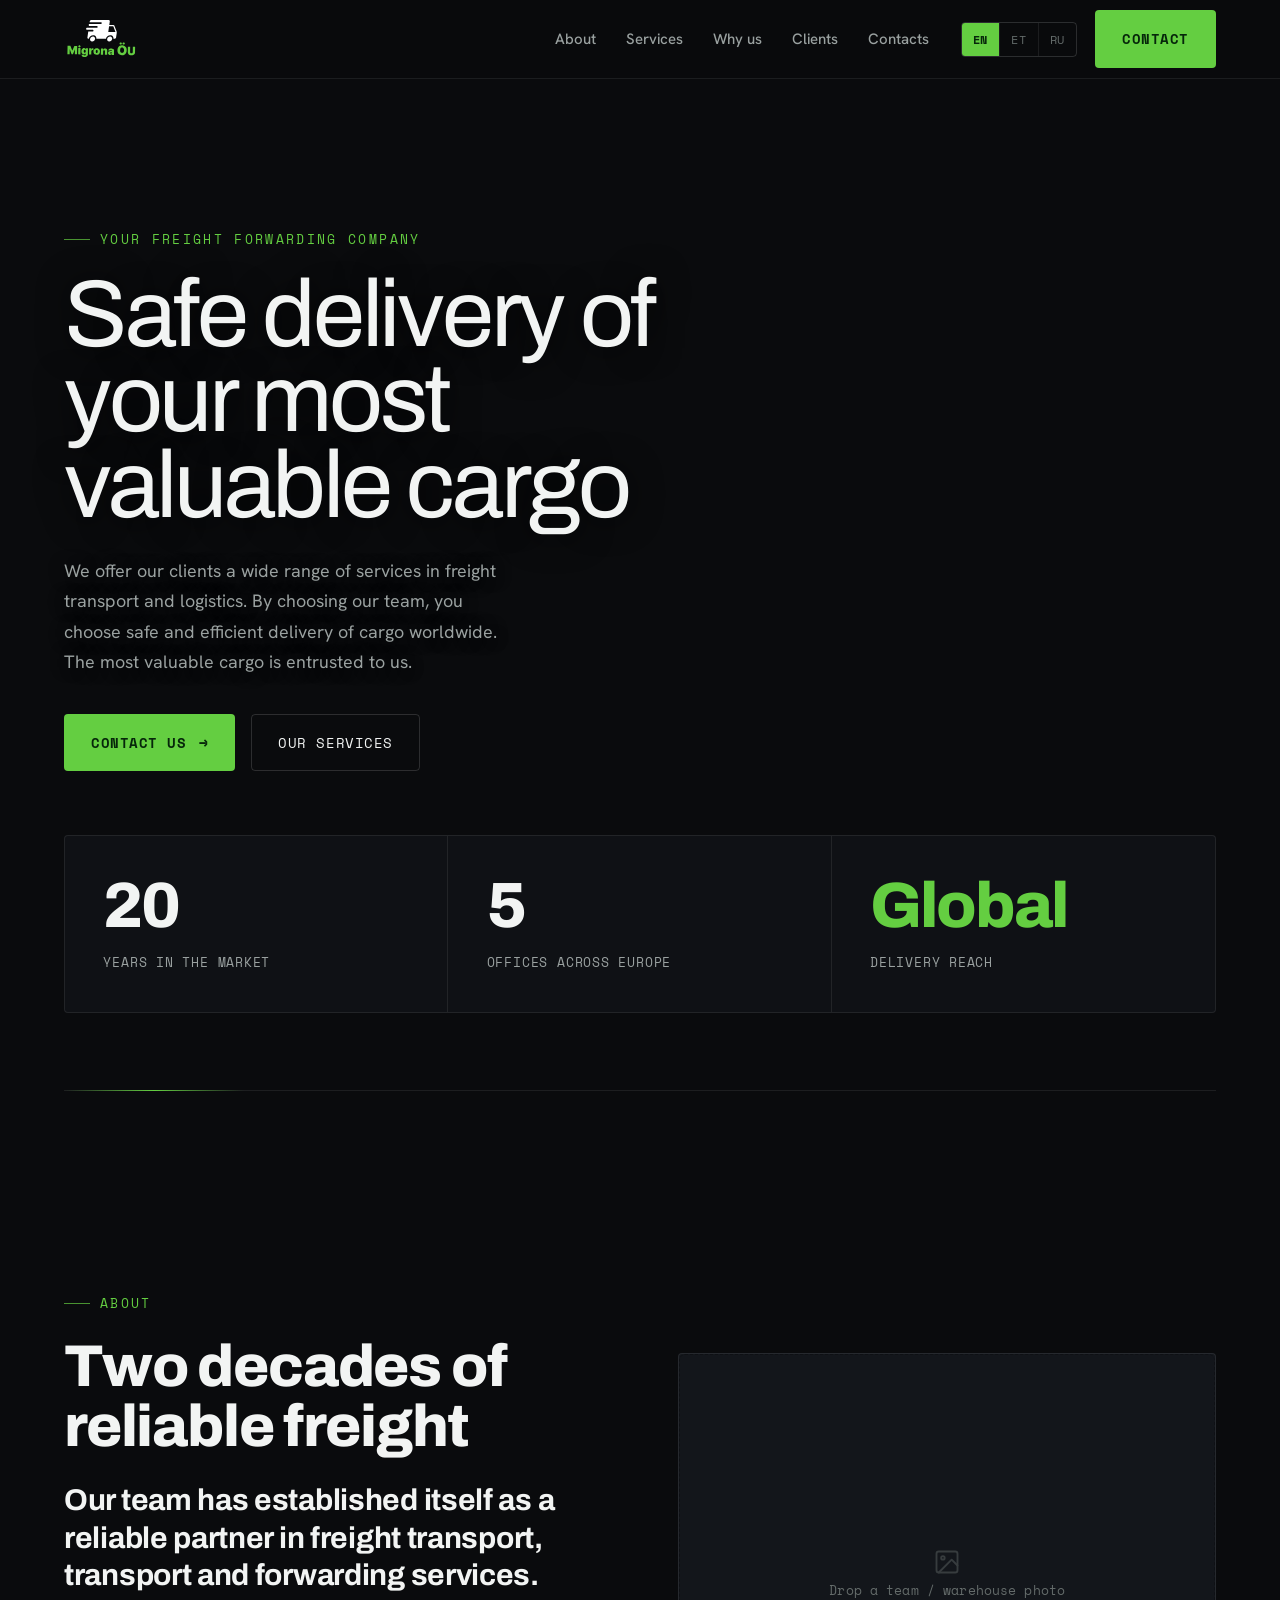
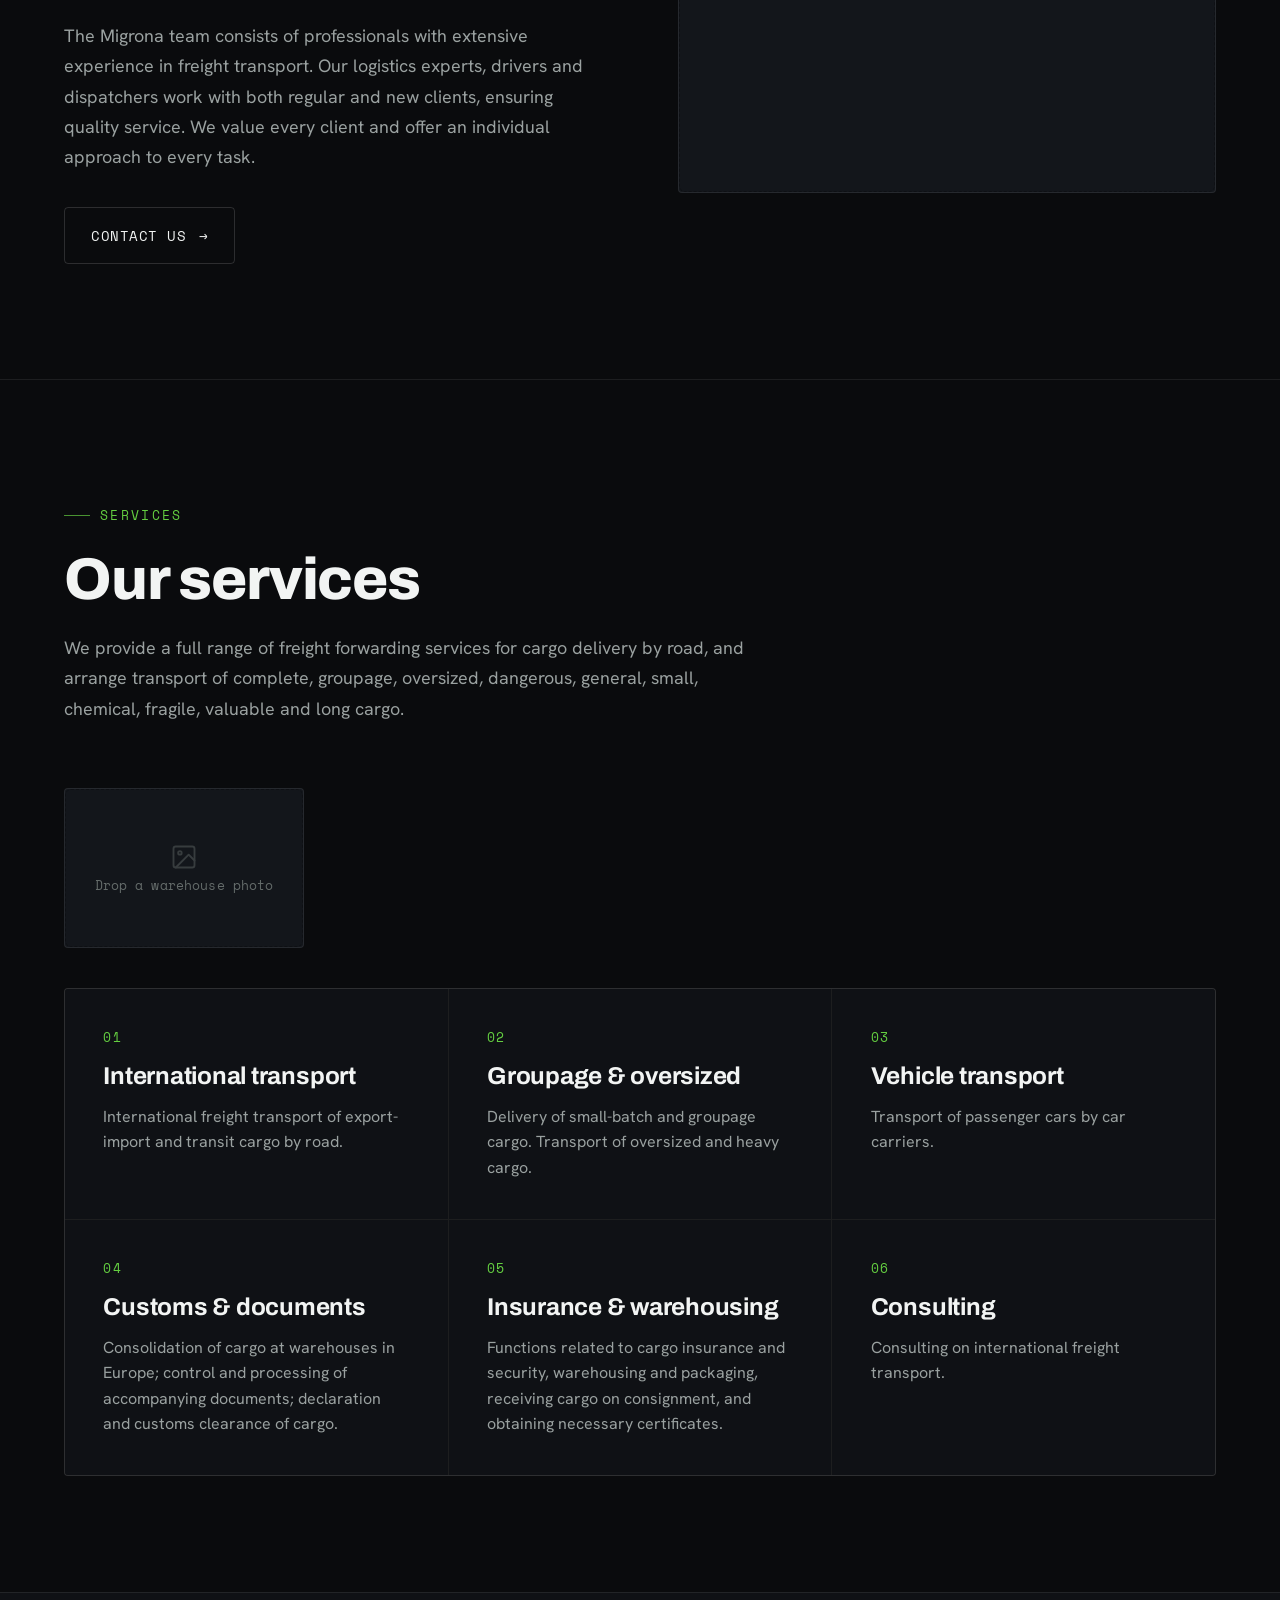
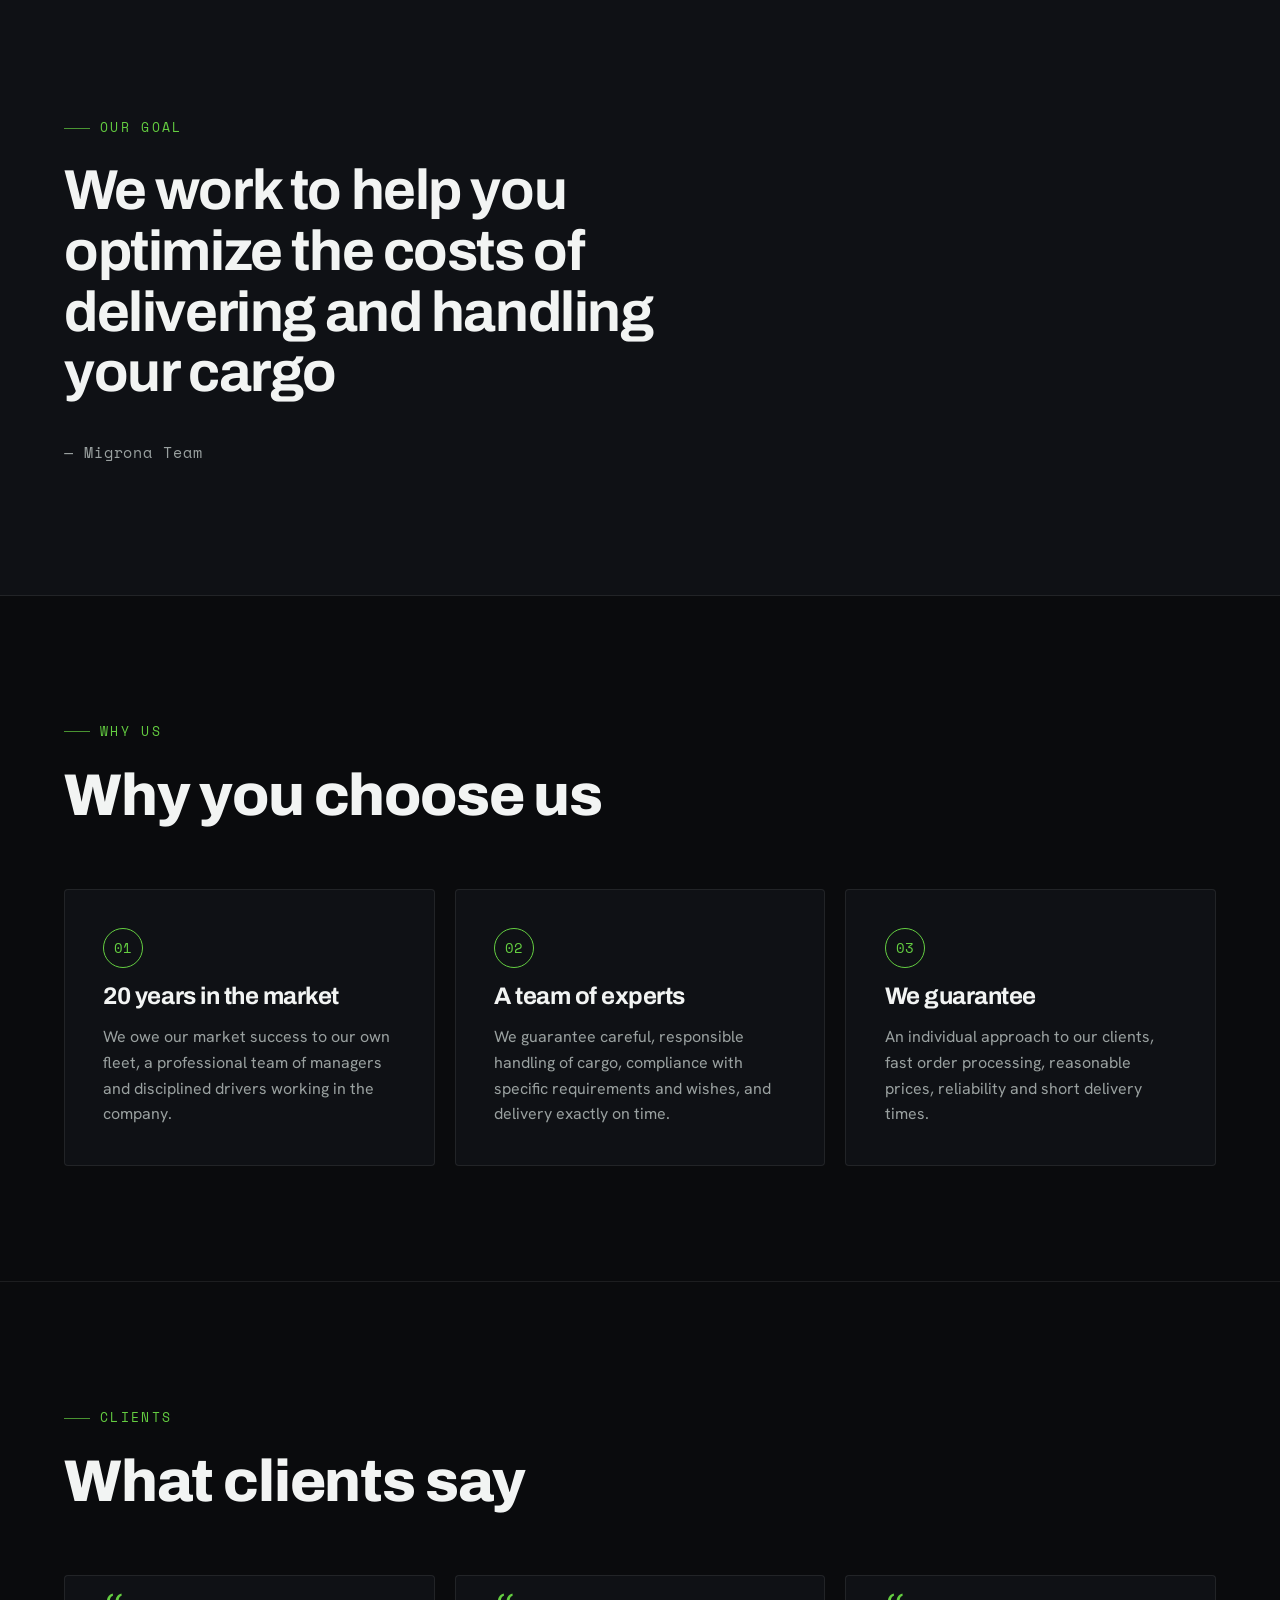
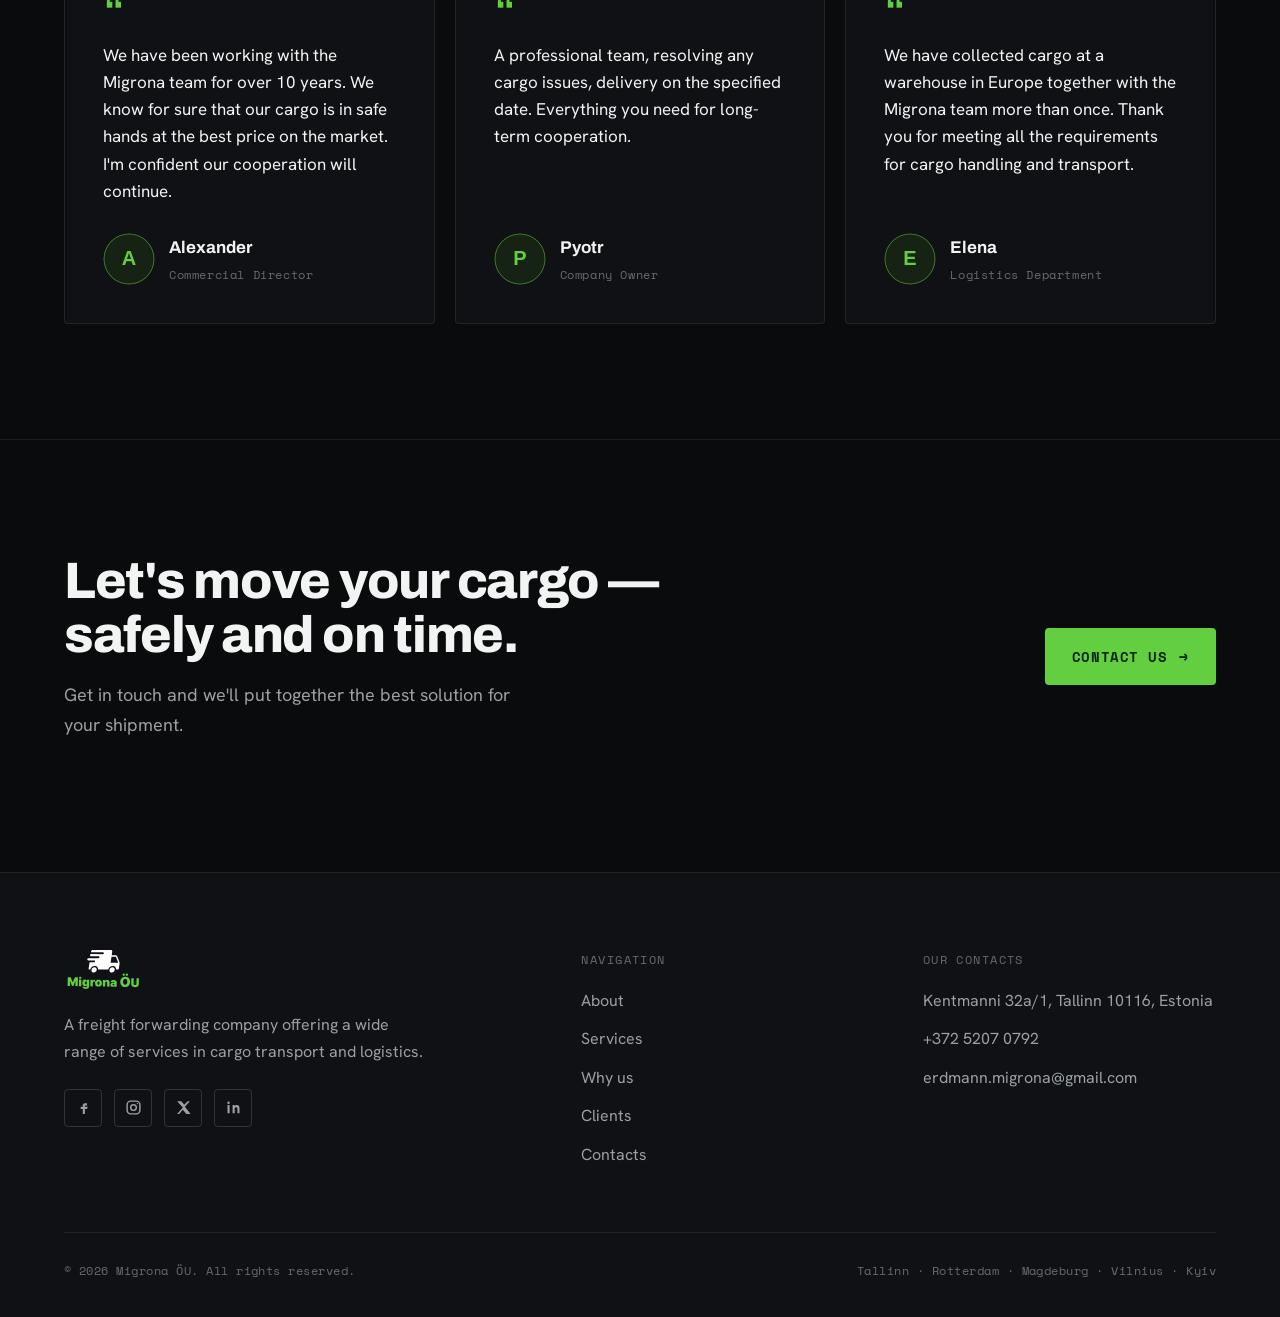
==== commit 025979c8: "Add favicon, warehouse photo slot, and strip section numbers from kickers - Add SVG favicon to index" ====
--- a/index.html
+++ b/index.html
@@ -8,6 +8,7 @@
 <link rel="preconnect" href="https://fonts.googleapis.com">
 <link rel="preconnect" href="https://fonts.gstatic.com" crossorigin>
 <link href="https://fonts.googleapis.com/css2?family=Archivo:wght@500;600;700;800;900&family=Hanken+Grotesk:wght@400;500;600;700&family=Space+Mono:wght@400;700&display=swap" rel="stylesheet">
+<link rel="icon" href="assets/logo.svg" type="image/svg+xml">
 <link rel="stylesheet" href="css/styles.css">
 <template id="__bundler_thumbnail" data-bg-color="#0a0b0d">
   <svg viewBox="0 0 1200 800" xmlns="http://www.w3.org/2000/svg">
@@ -101,7 +102,7 @@
 <section class="section" id="about">
   <div class="wrap about__grid">
     <div class="about__text reveal">
-      <p class="kicker" data-i18n="about_kicker">01 — About</p>
+      <p class="kicker" data-i18n="about_kicker">About</p>
       <h2 class="h2 about__title-h" data-i18n="about_title">Two decades of reliable freight</h2>
       <p class="about__lead" data-i18n="about_lead">Our team has established itself as a reliable partner in freight transport, transport and forwarding services.</p>
       <p class="body-lg" data-i18n="about_body">The Migrona team consists of professionals with extensive experience in freight transport. Our logistics experts, drivers and dispatchers work with both regular and new clients, ensuring quality service. We value every client and offer an individual approach to every task.</p>
@@ -118,9 +119,13 @@
 <!-- ===================== SERVICES ===================== -->
 <section class="section section--line" id="services">
   <div class="wrap">
-    <p class="kicker" data-i18n="services_kicker">02 — Services</p>
+    <p class="kicker" data-i18n="services_kicker">Services</p>
     <h2 class="h2 head-tight" data-i18n="services_title">Our services</h2>
     <p class="svc-intro body-lg" data-i18n="services_intro">We provide a full range of freight forwarding services for cargo delivery by road, and arrange transport of complete, groupage, oversized, dangerous, general, small, chemical, fragile, valuable and long cargo.</p>
+
+    <div class="reveal" style="margin:2.5rem 0">
+      <image-slot id="services-img" shape="rounded" radius="6" placeholder="Drop a warehouse photo"></image-slot>
+    </div>
 
     <div class="svc-grid">
       <article class="svc-card reveal">
@@ -160,7 +165,7 @@
 <!-- ===================== GOAL ===================== -->
 <section class="section goal">
   <div class="wrap">
-    <p class="kicker" data-i18n="goal_kicker">03 — Our goal</p>
+    <p class="kicker" data-i18n="goal_kicker">Our goal</p>
     <blockquote class="goal__quote" data-i18n="goal_quote">We work to help you optimize the costs of delivering and handling your cargo</blockquote>
     <p class="goal__author" data-i18n="goal_author">— Migrona Team</p>
   </div>
@@ -169,7 +174,7 @@
 <!-- ===================== WHY US ===================== -->
 <section class="section" id="why">
   <div class="wrap">
-    <p class="kicker" data-i18n="why_kicker">04 — Why us</p>
+    <p class="kicker" data-i18n="why_kicker">Why us</p>
     <h2 class="h2 head-wide" data-i18n="why_title">Why you choose us</h2>
     <div class="why-grid">
       <article class="why-card reveal">
@@ -194,7 +199,7 @@
 <!-- ===================== TESTIMONIALS ===================== -->
 <section class="section section--line" id="clients">
   <div class="wrap">
-    <p class="kicker" data-i18n="clients_kicker">05 — Clients</p>
+    <p class="kicker" data-i18n="clients_kicker">Clients</p>
     <h2 class="h2 head-wide" data-i18n="clients_title">What clients say</h2>
     <div class="t-grid">
       <article class="t-card reveal">
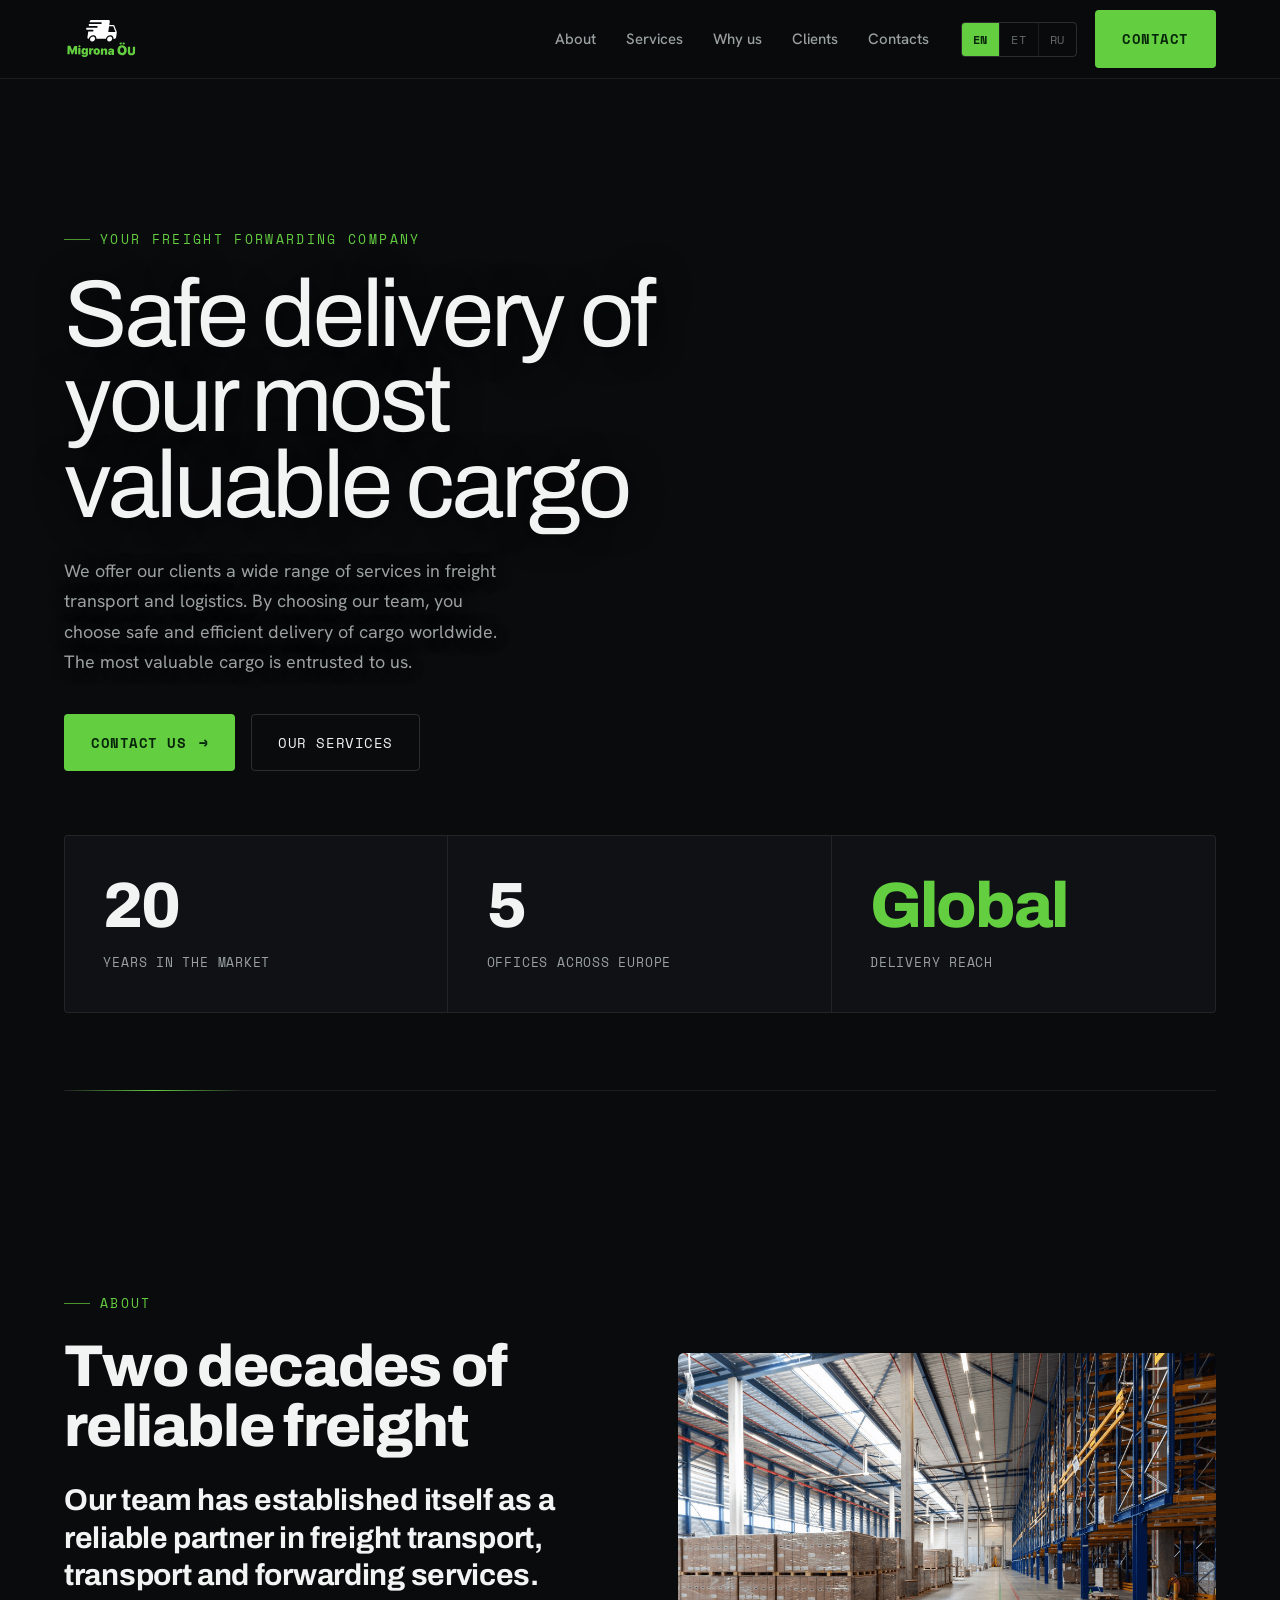
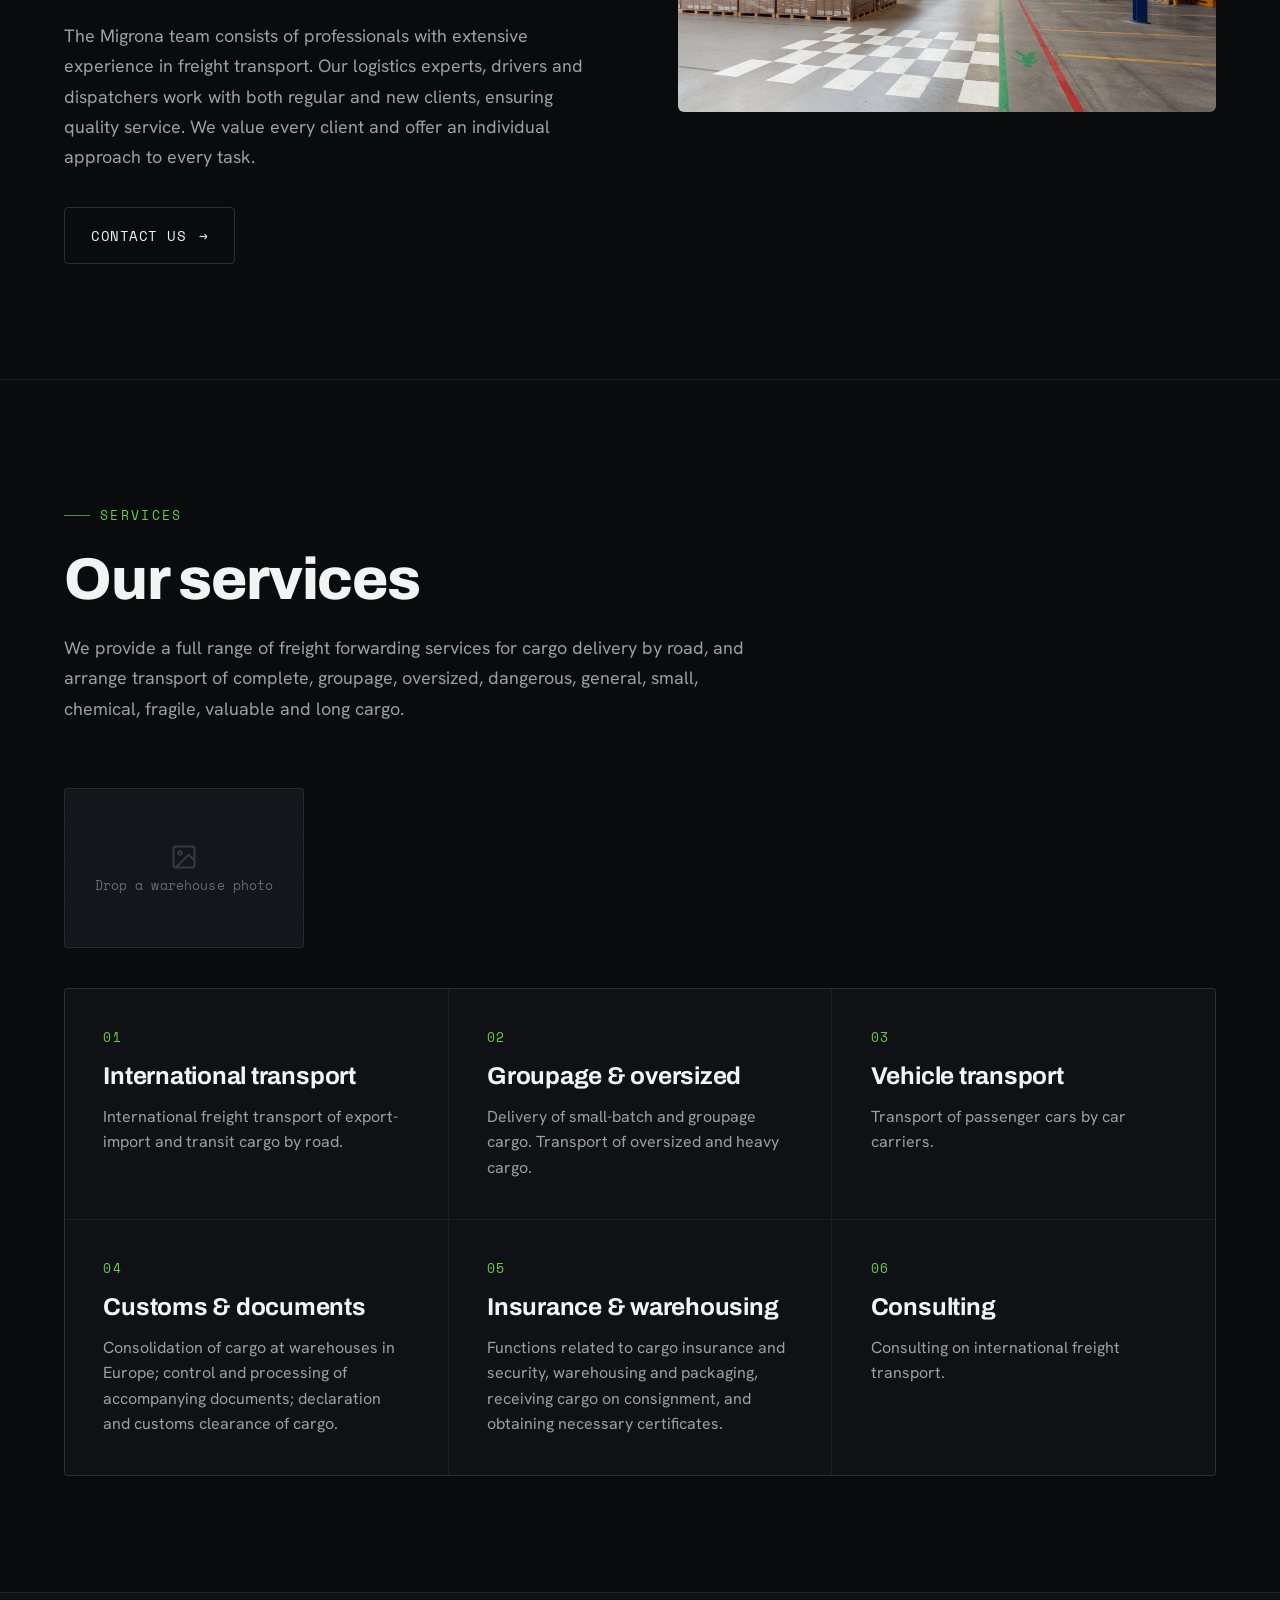
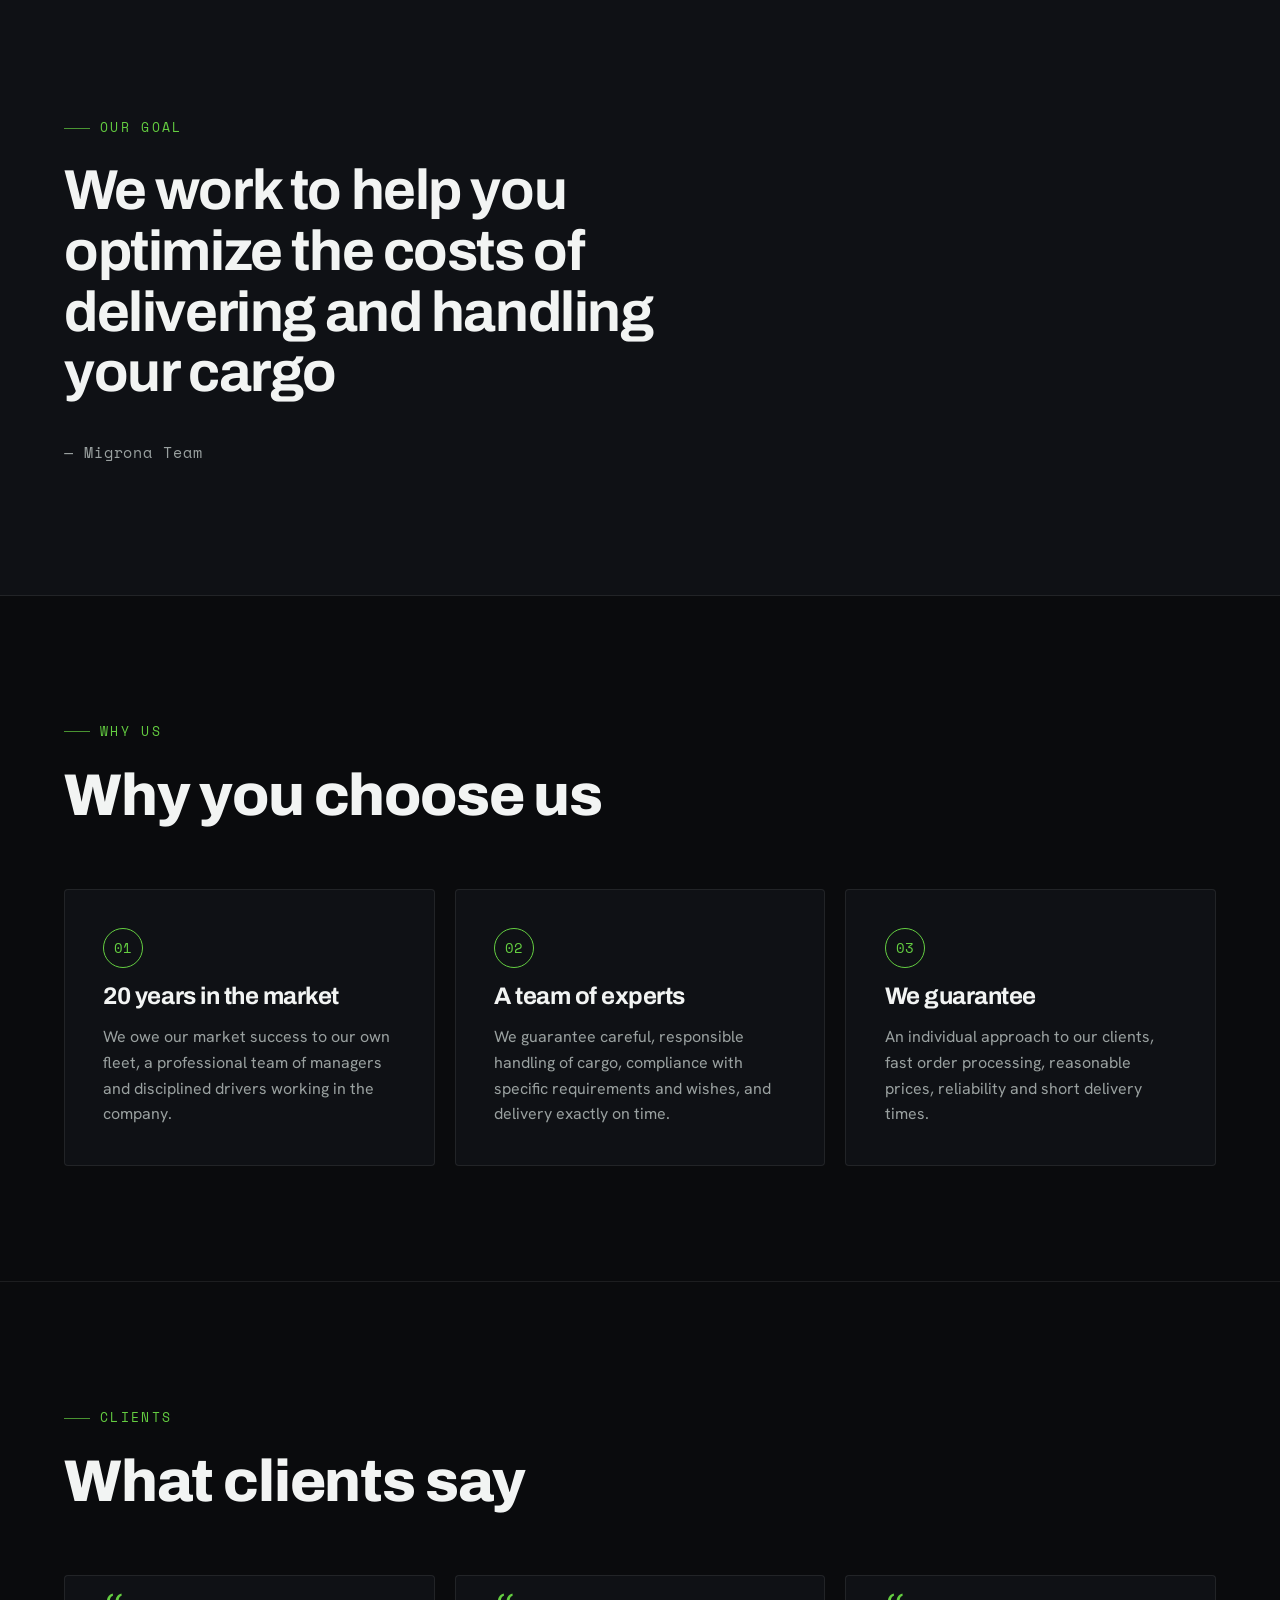
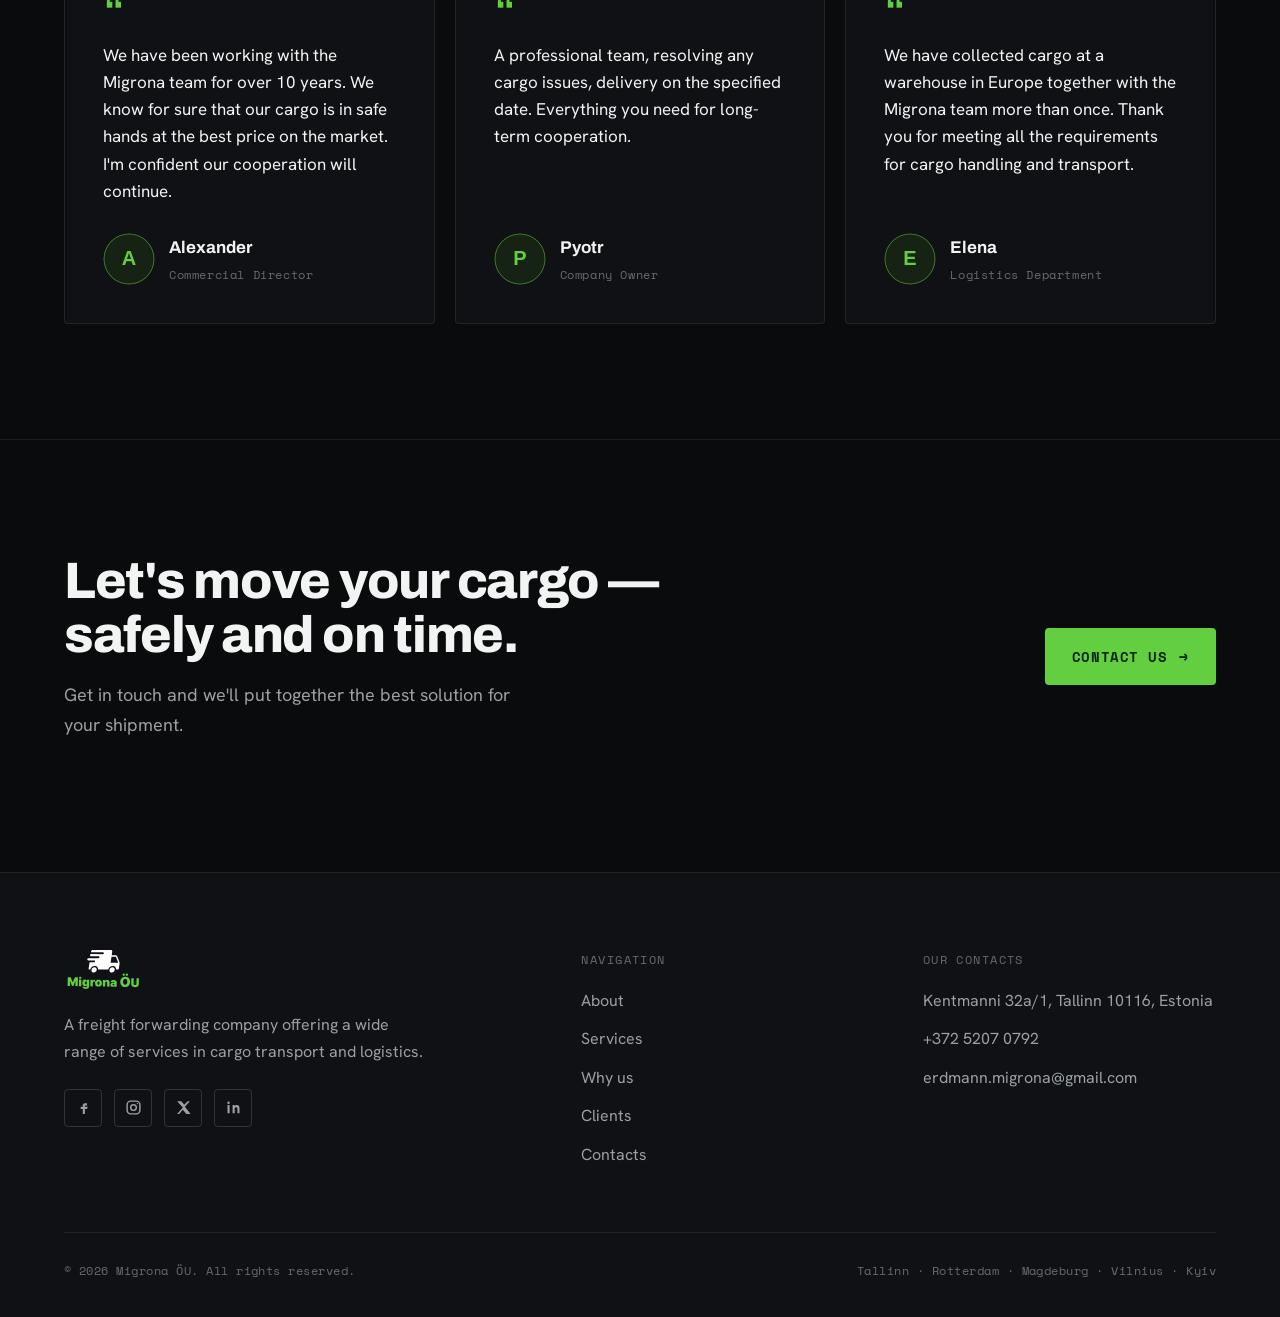
==== commit 63310212: "Add favicon, warehouse photo in About, remove numbered section kickers - Link Favicon-Migrona.svg in" ====
--- a/index.html
+++ b/index.html
@@ -8,8 +8,8 @@
 <link rel="preconnect" href="https://fonts.googleapis.com">
 <link rel="preconnect" href="https://fonts.gstatic.com" crossorigin>
 <link href="https://fonts.googleapis.com/css2?family=Archivo:wght@500;600;700;800;900&family=Hanken+Grotesk:wght@400;500;600;700&family=Space+Mono:wght@400;700&display=swap" rel="stylesheet">
-<link rel="icon" href="assets/logo.svg" type="image/svg+xml">
 <link rel="stylesheet" href="css/styles.css">
+<link rel="icon" href="uploads/Favicon-Migrona.svg" type="image/svg+xml">
 <template id="__bundler_thumbnail" data-bg-color="#0a0b0d">
   <svg viewBox="0 0 1200 800" xmlns="http://www.w3.org/2000/svg">
     <rect width="1200" height="800" fill="#0a0b0d"/>
@@ -111,7 +111,7 @@
       </div>
     </div>
     <div class="about__visual reveal">
-      <image-slot id="about-img" shape="rounded" radius="6" placeholder="Drop a team / warehouse photo"></image-slot>
+      <img src="screenshots/migrona-ou-warehouse.jpg" alt="Migrona warehouse" style="width:100%;height:100%;object-fit:cover;border-radius:6px;display:block;">
     </div>
   </div>
 </section>
@@ -126,6 +126,7 @@
     <div class="reveal" style="margin:2.5rem 0">
       <image-slot id="services-img" shape="rounded" radius="6" placeholder="Drop a warehouse photo"></image-slot>
     </div>
+
 
     <div class="svc-grid">
       <article class="svc-card reveal">
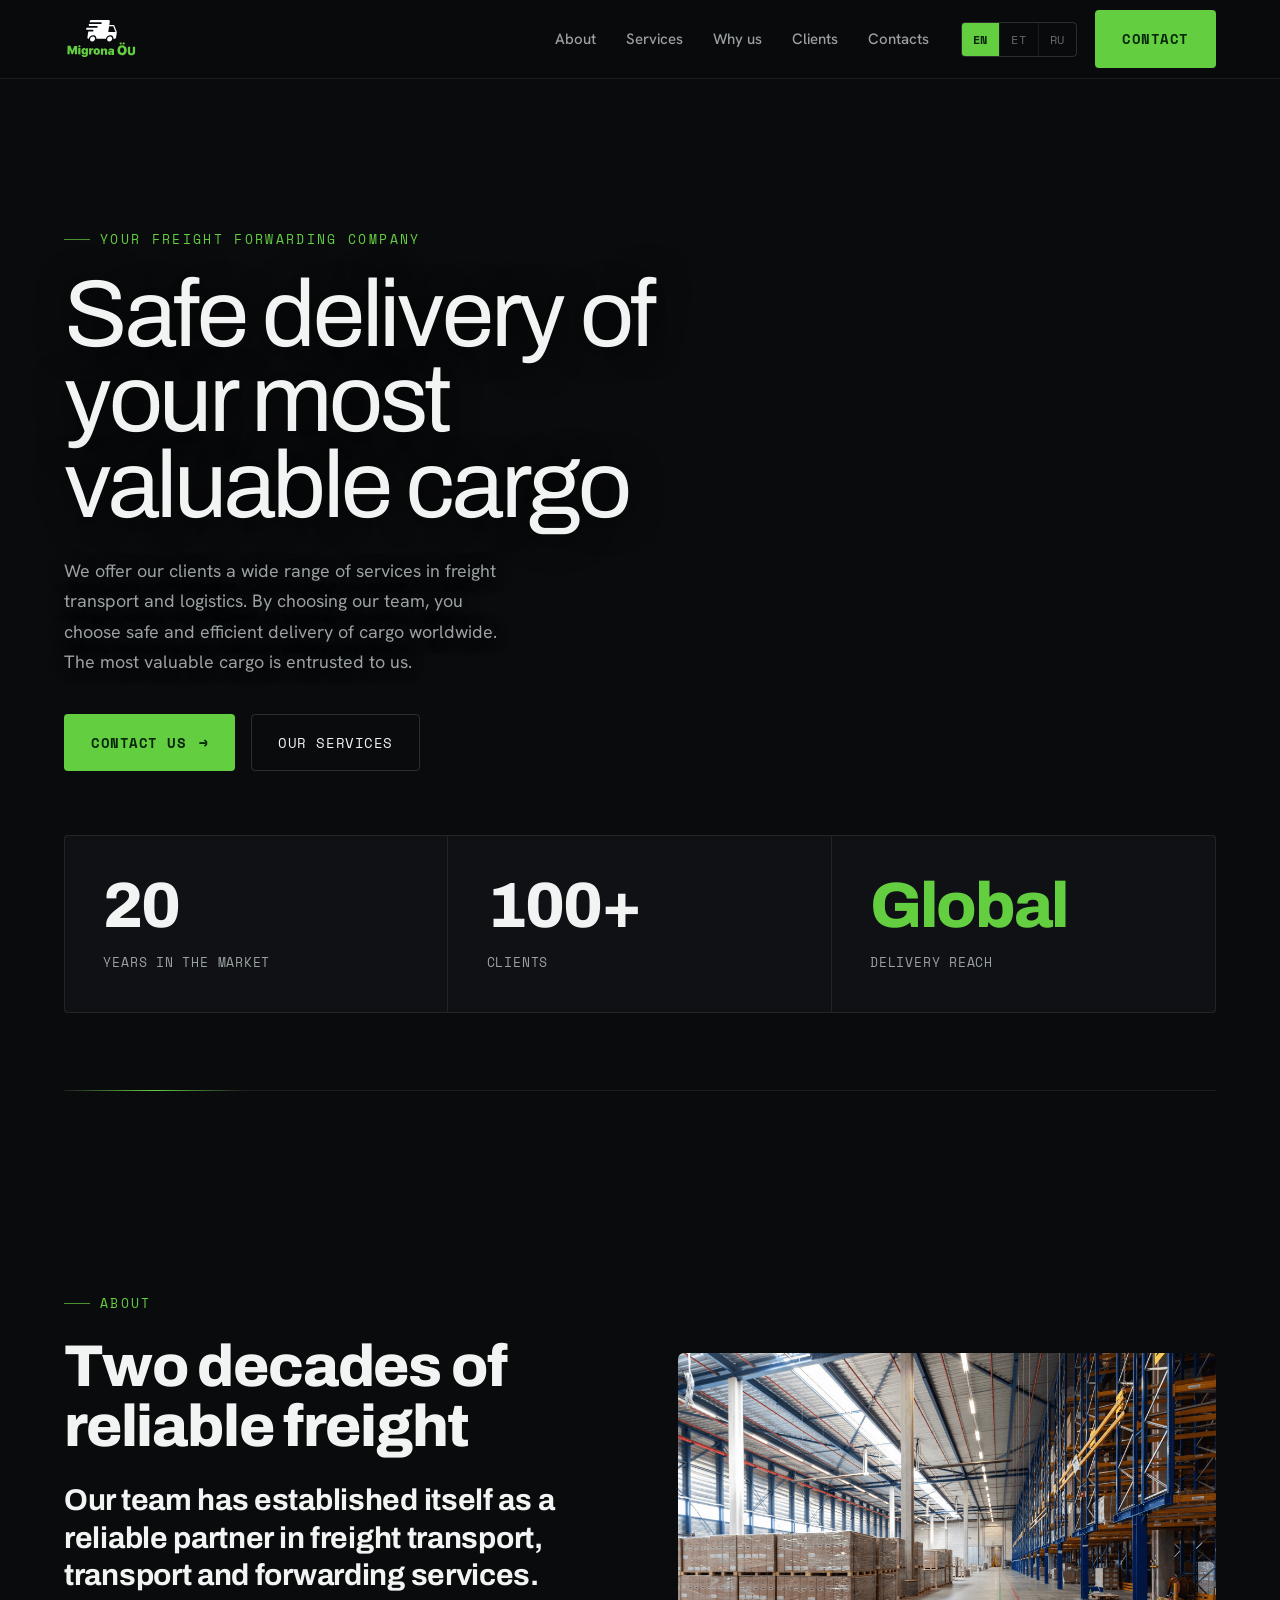
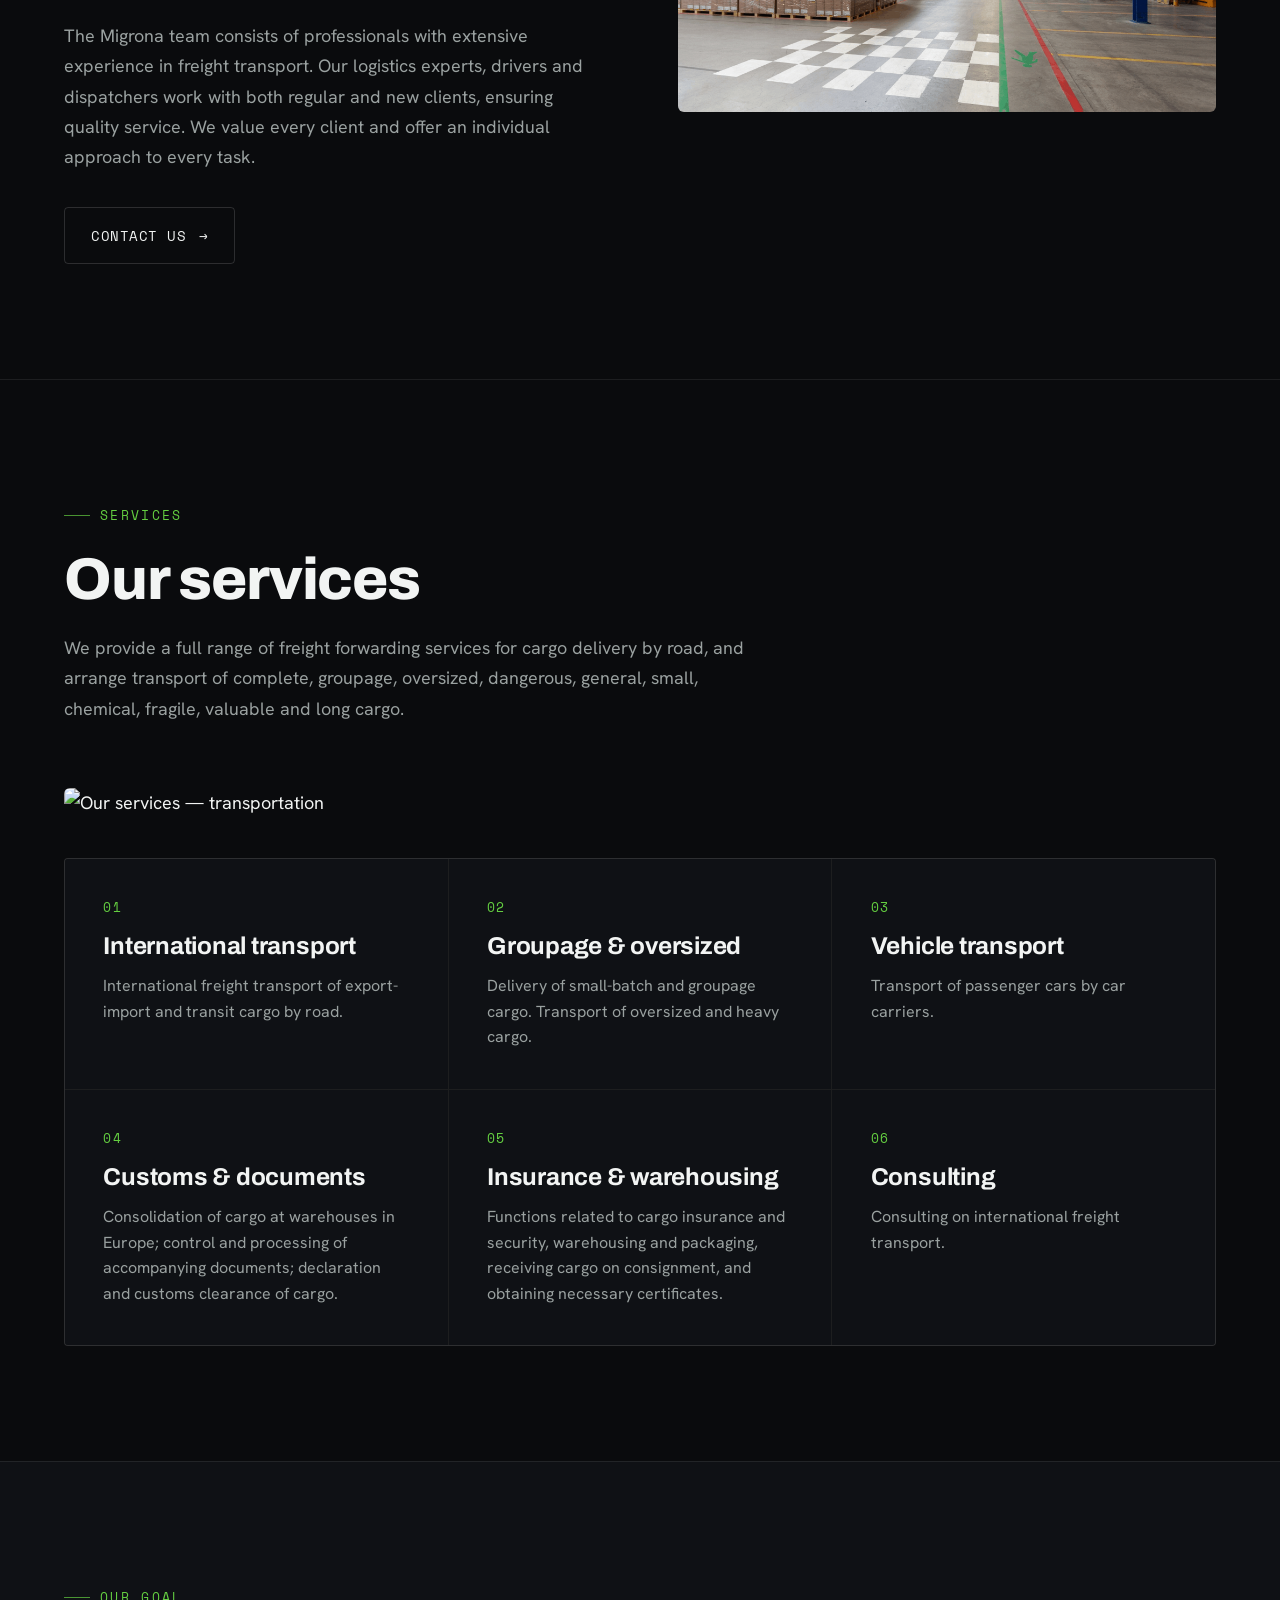
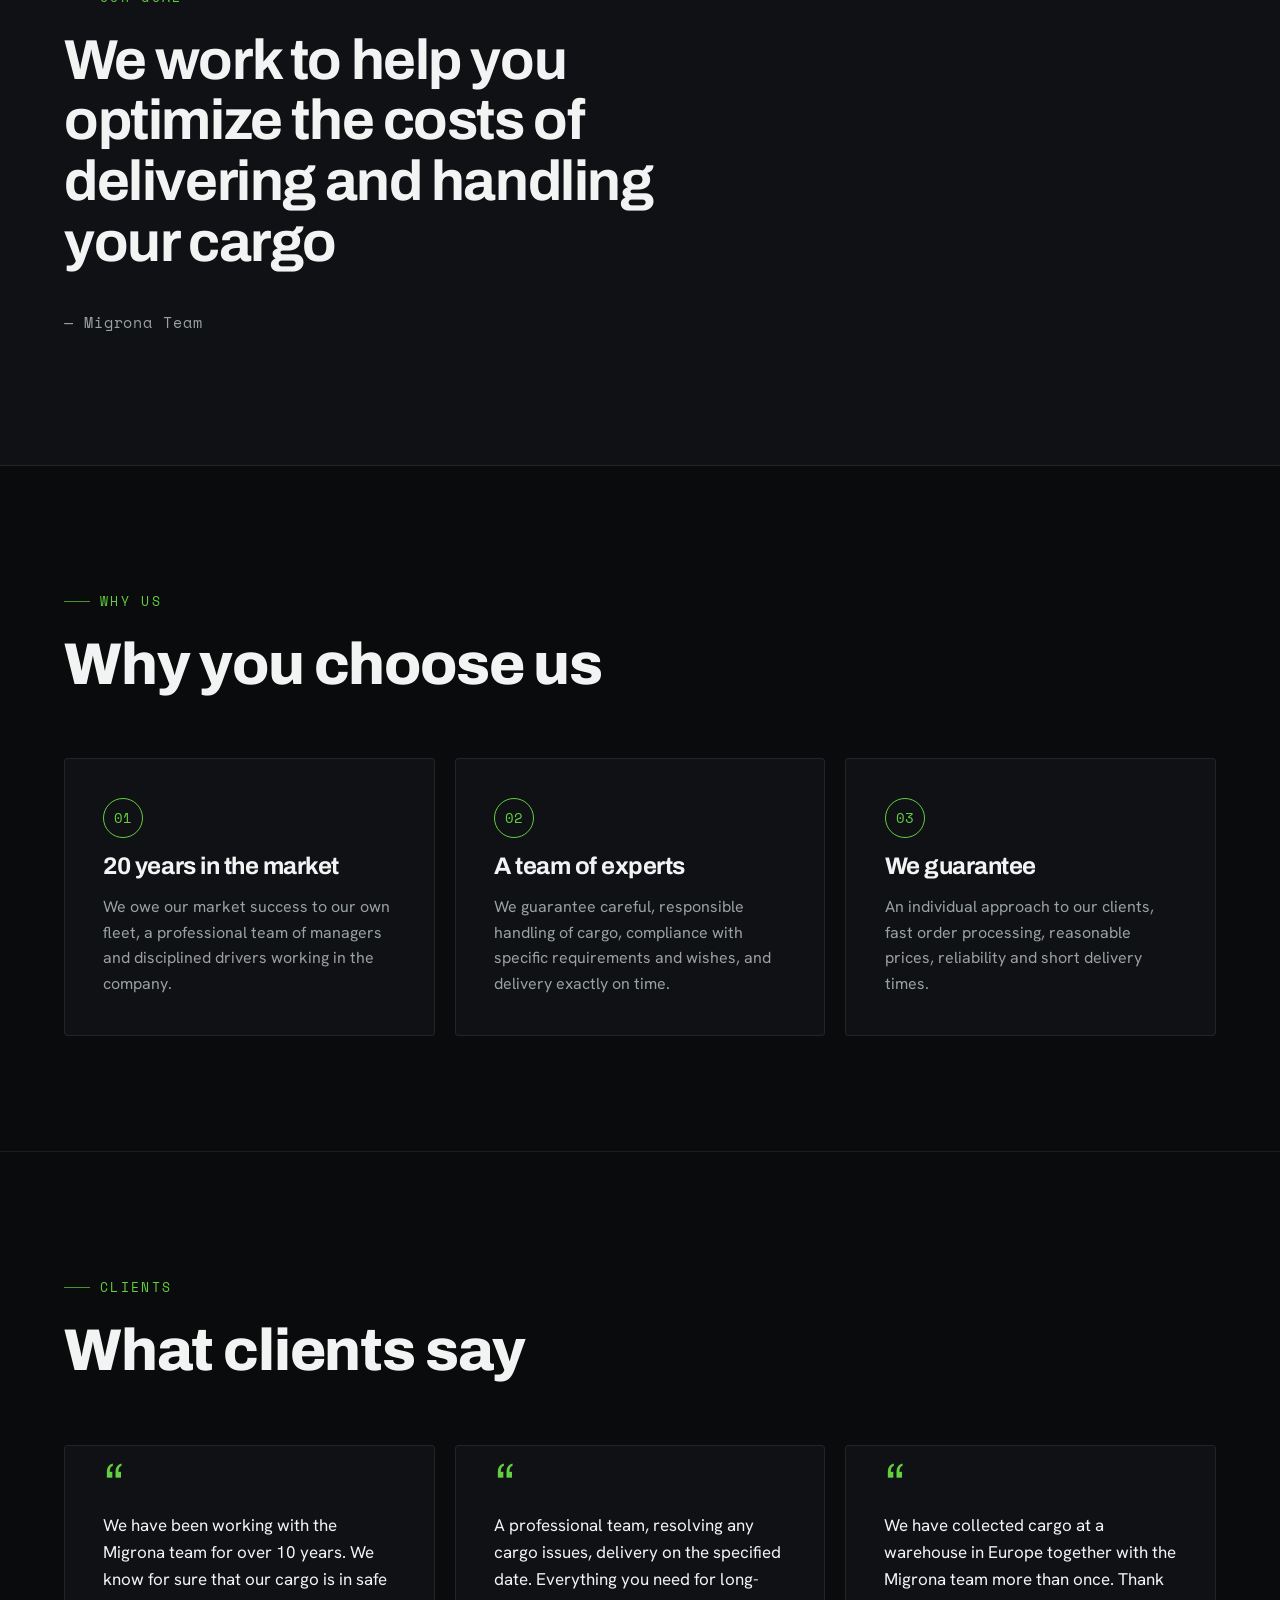
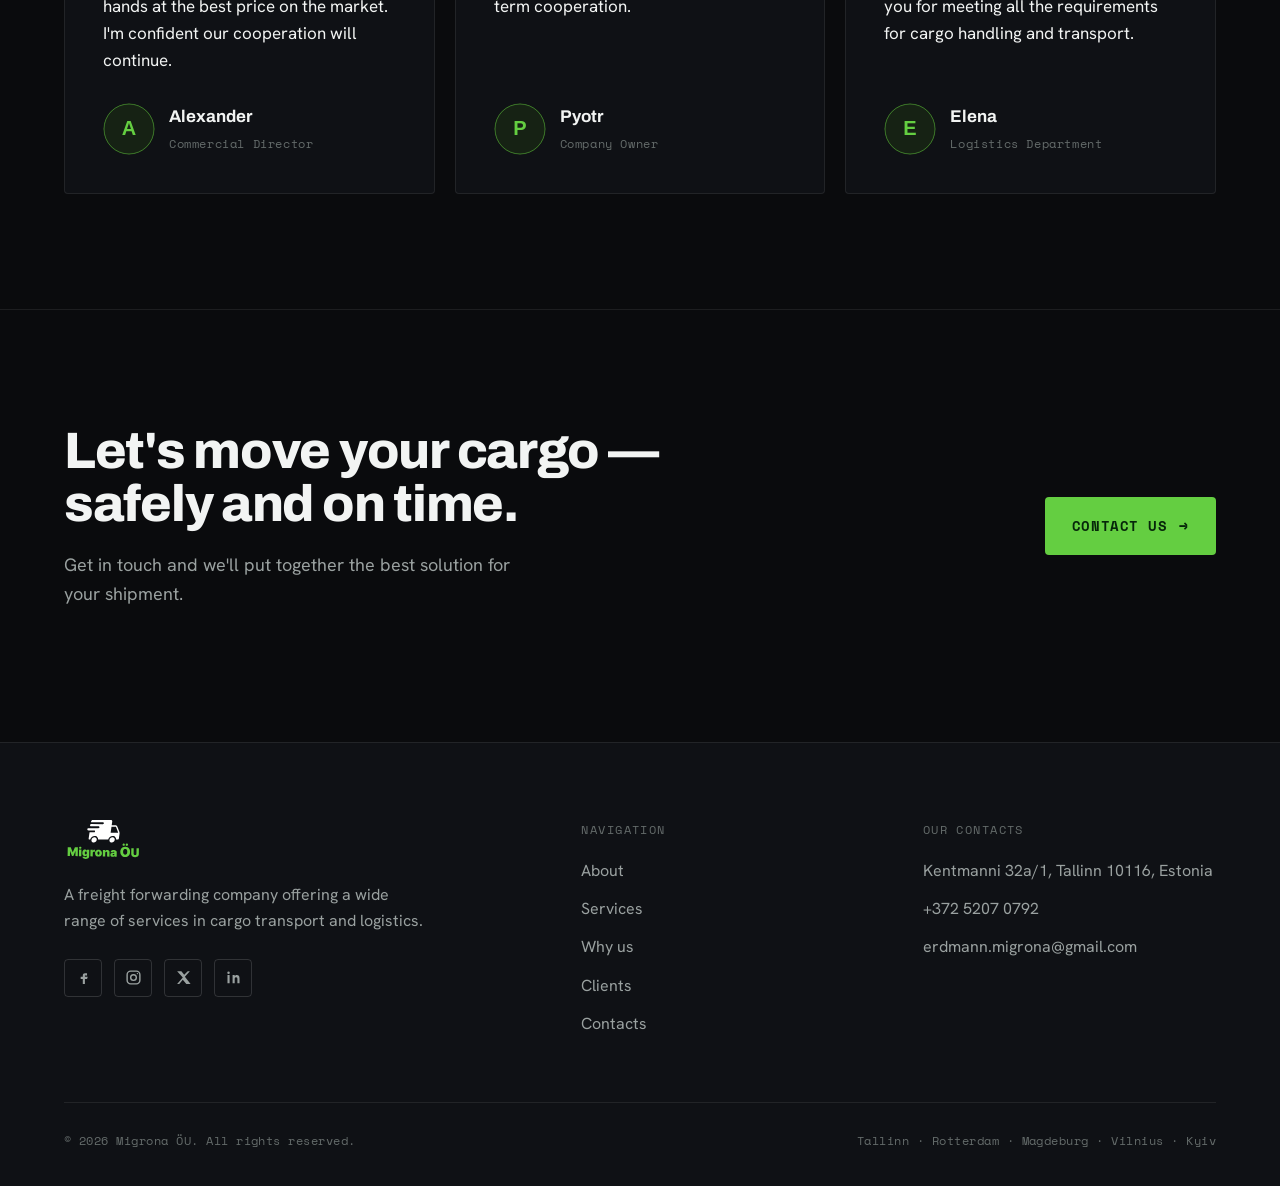
==== commit b17bc136: "Replace offices stat with 100+ clients, add transportation photo to Services Co-Authored-By: Claude " ====
--- a/index.html
+++ b/index.html
@@ -85,8 +85,8 @@
         <div class="stat__label" data-i18n="stat_years_label">years in the market</div>
       </div>
       <div class="stat">
-        <div class="stat__num">5</div>
-        <div class="stat__label" data-i18n="stat_offices_label">offices across Europe</div>
+        <div class="stat__num">100+</div>
+        <div class="stat__label" data-i18n="stat_offices_label">clients</div>
       </div>
       <div class="stat">
         <div class="stat__num"><span class="unit" data-i18n="stat_reach_value">Global</span></div>
@@ -124,7 +124,7 @@
     <p class="svc-intro body-lg" data-i18n="services_intro">We provide a full range of freight forwarding services for cargo delivery by road, and arrange transport of complete, groupage, oversized, dangerous, general, small, chemical, fragile, valuable and long cargo.</p>
 
     <div class="reveal" style="margin:2.5rem 0">
-      <image-slot id="services-img" shape="rounded" radius="6" placeholder="Drop a warehouse photo"></image-slot>
+      <img src="screenshots/our-services-transportation.jpg" alt="Our services — transportation" style="width:100%;height:100%;object-fit:cover;border-radius:6px;display:block;">
     </div>
 
 
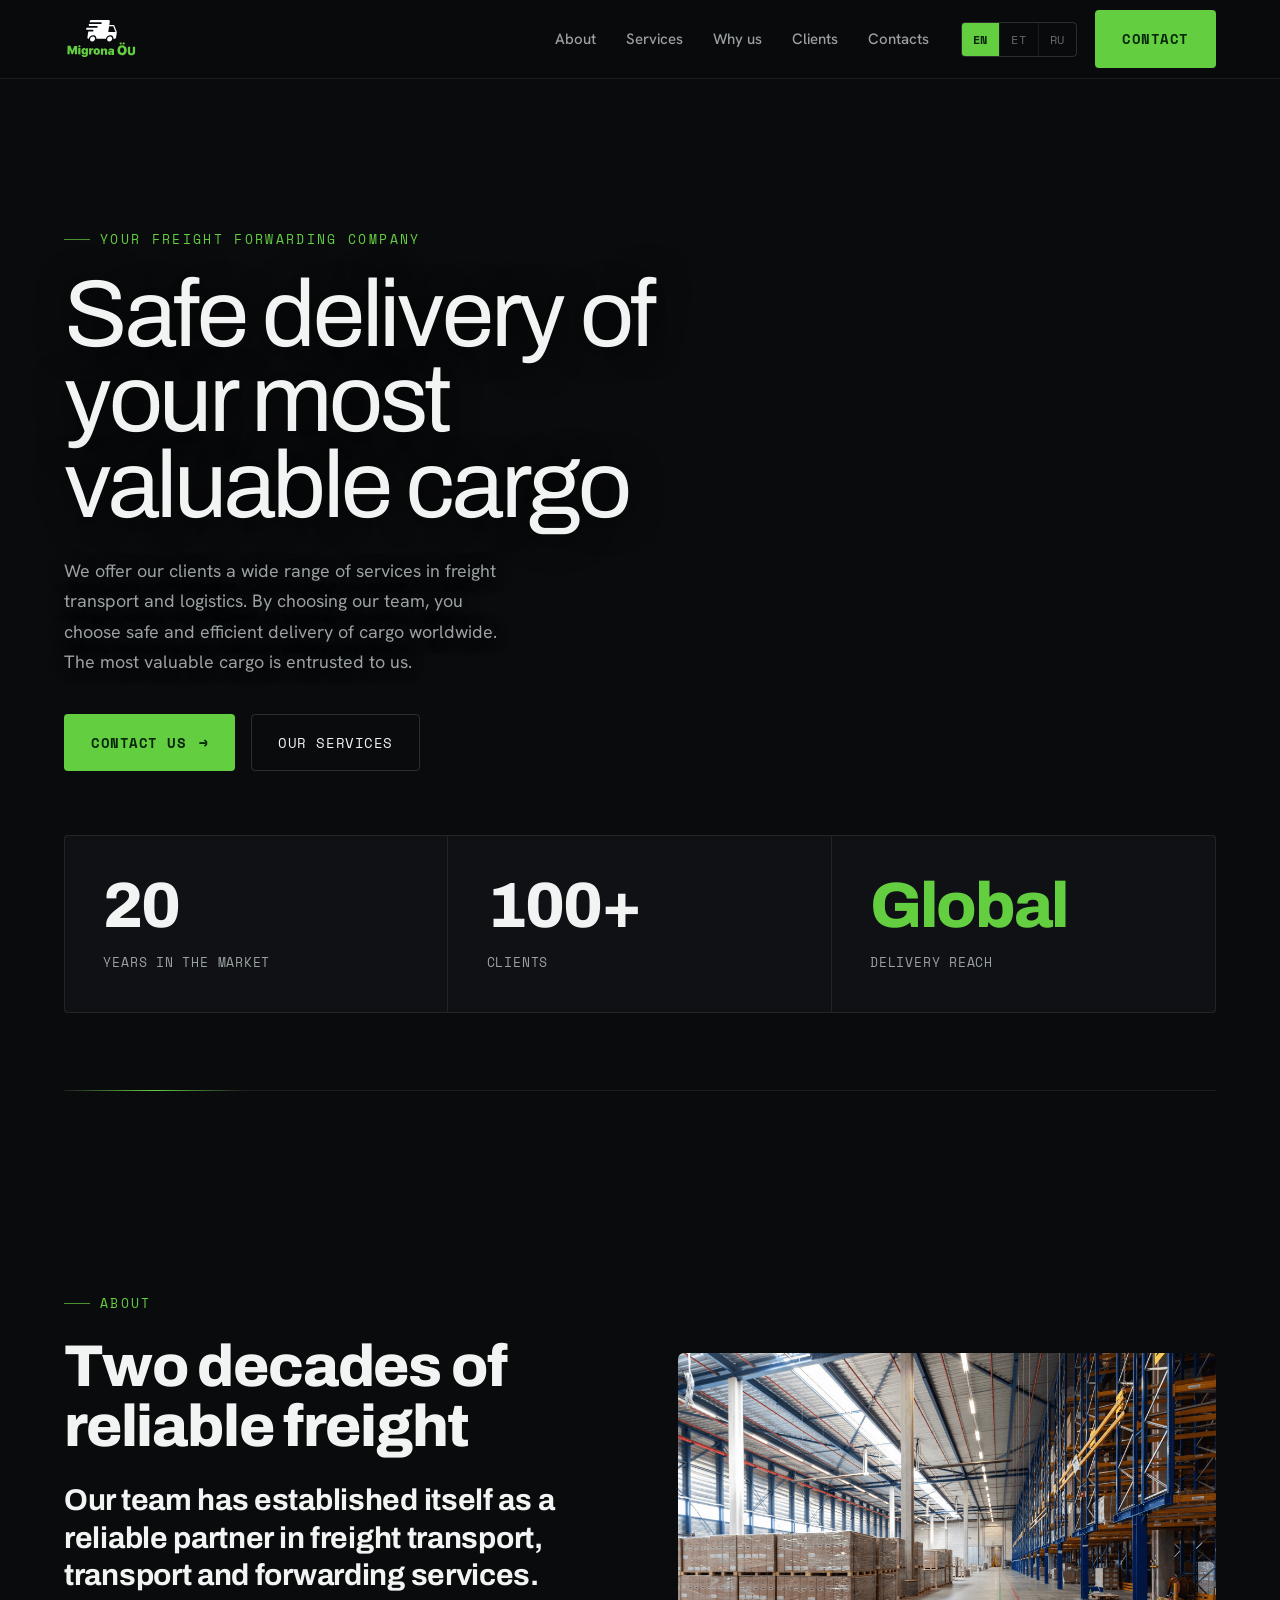
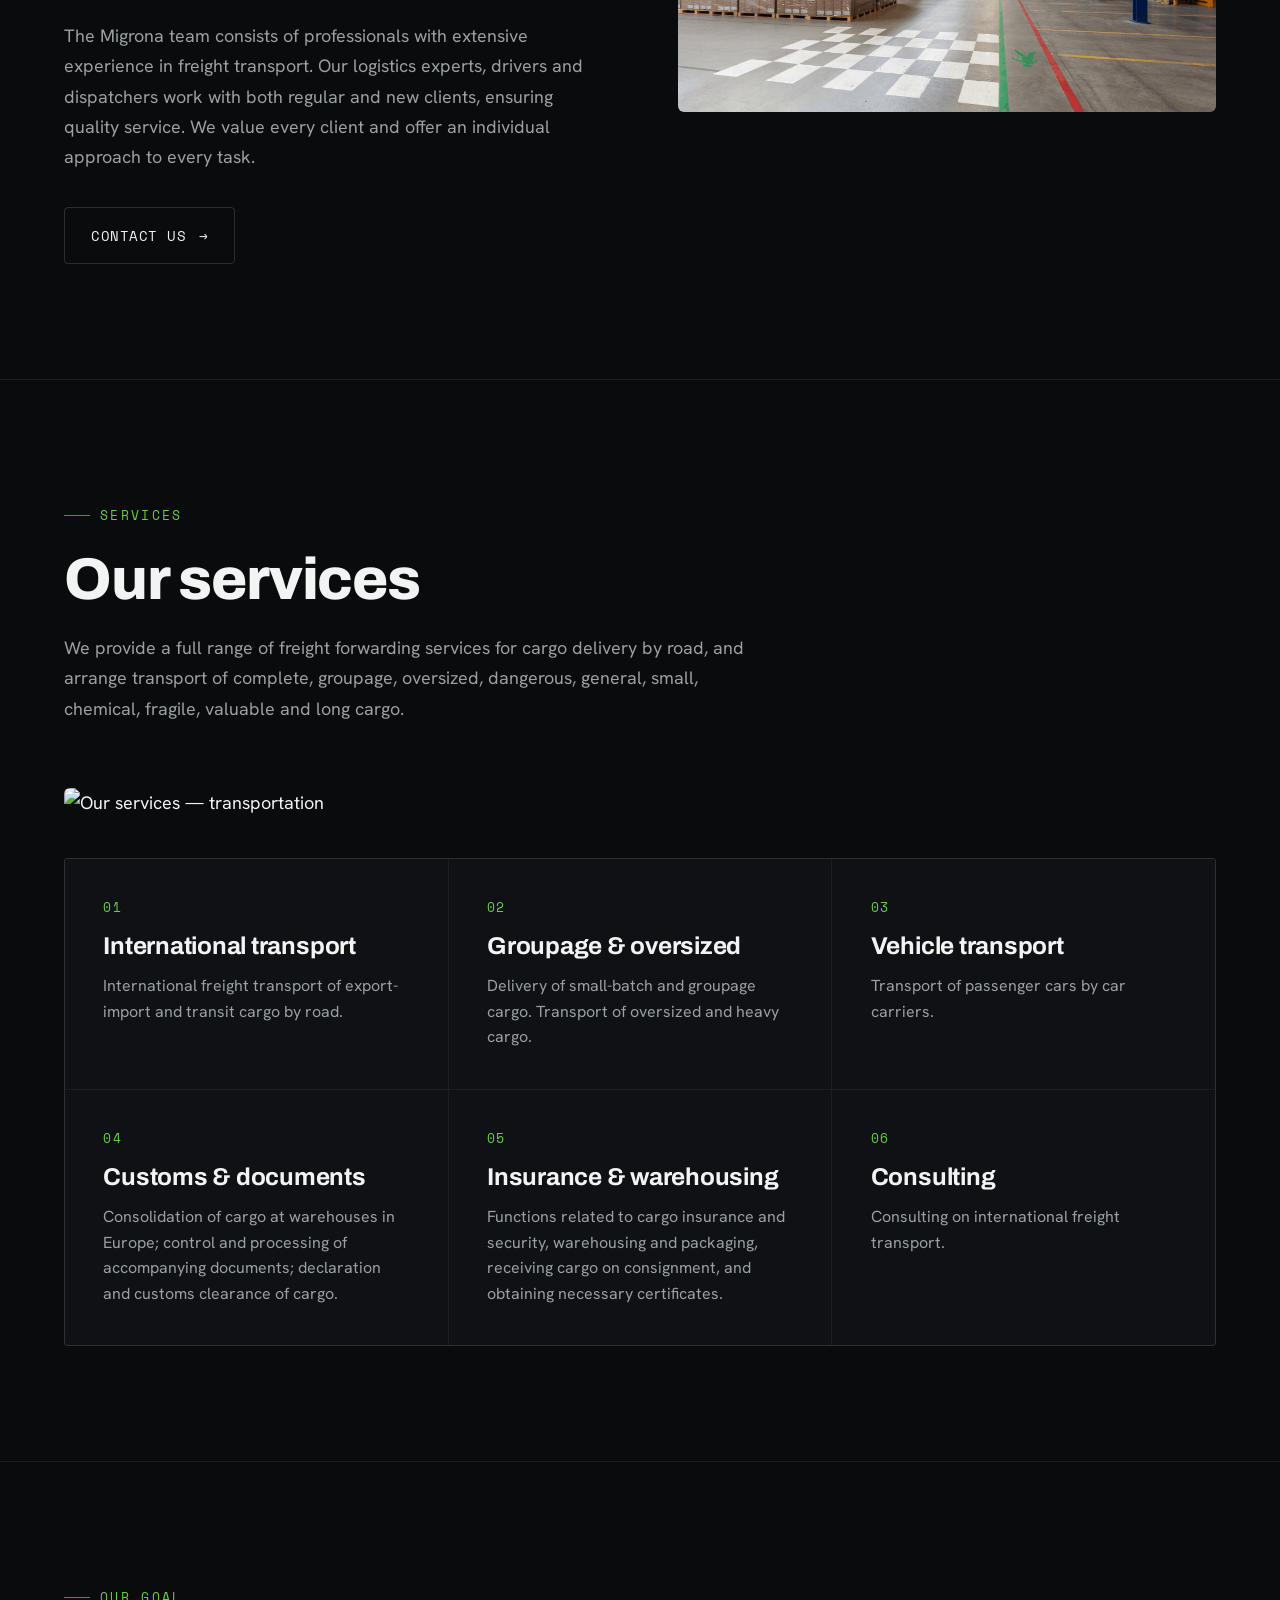
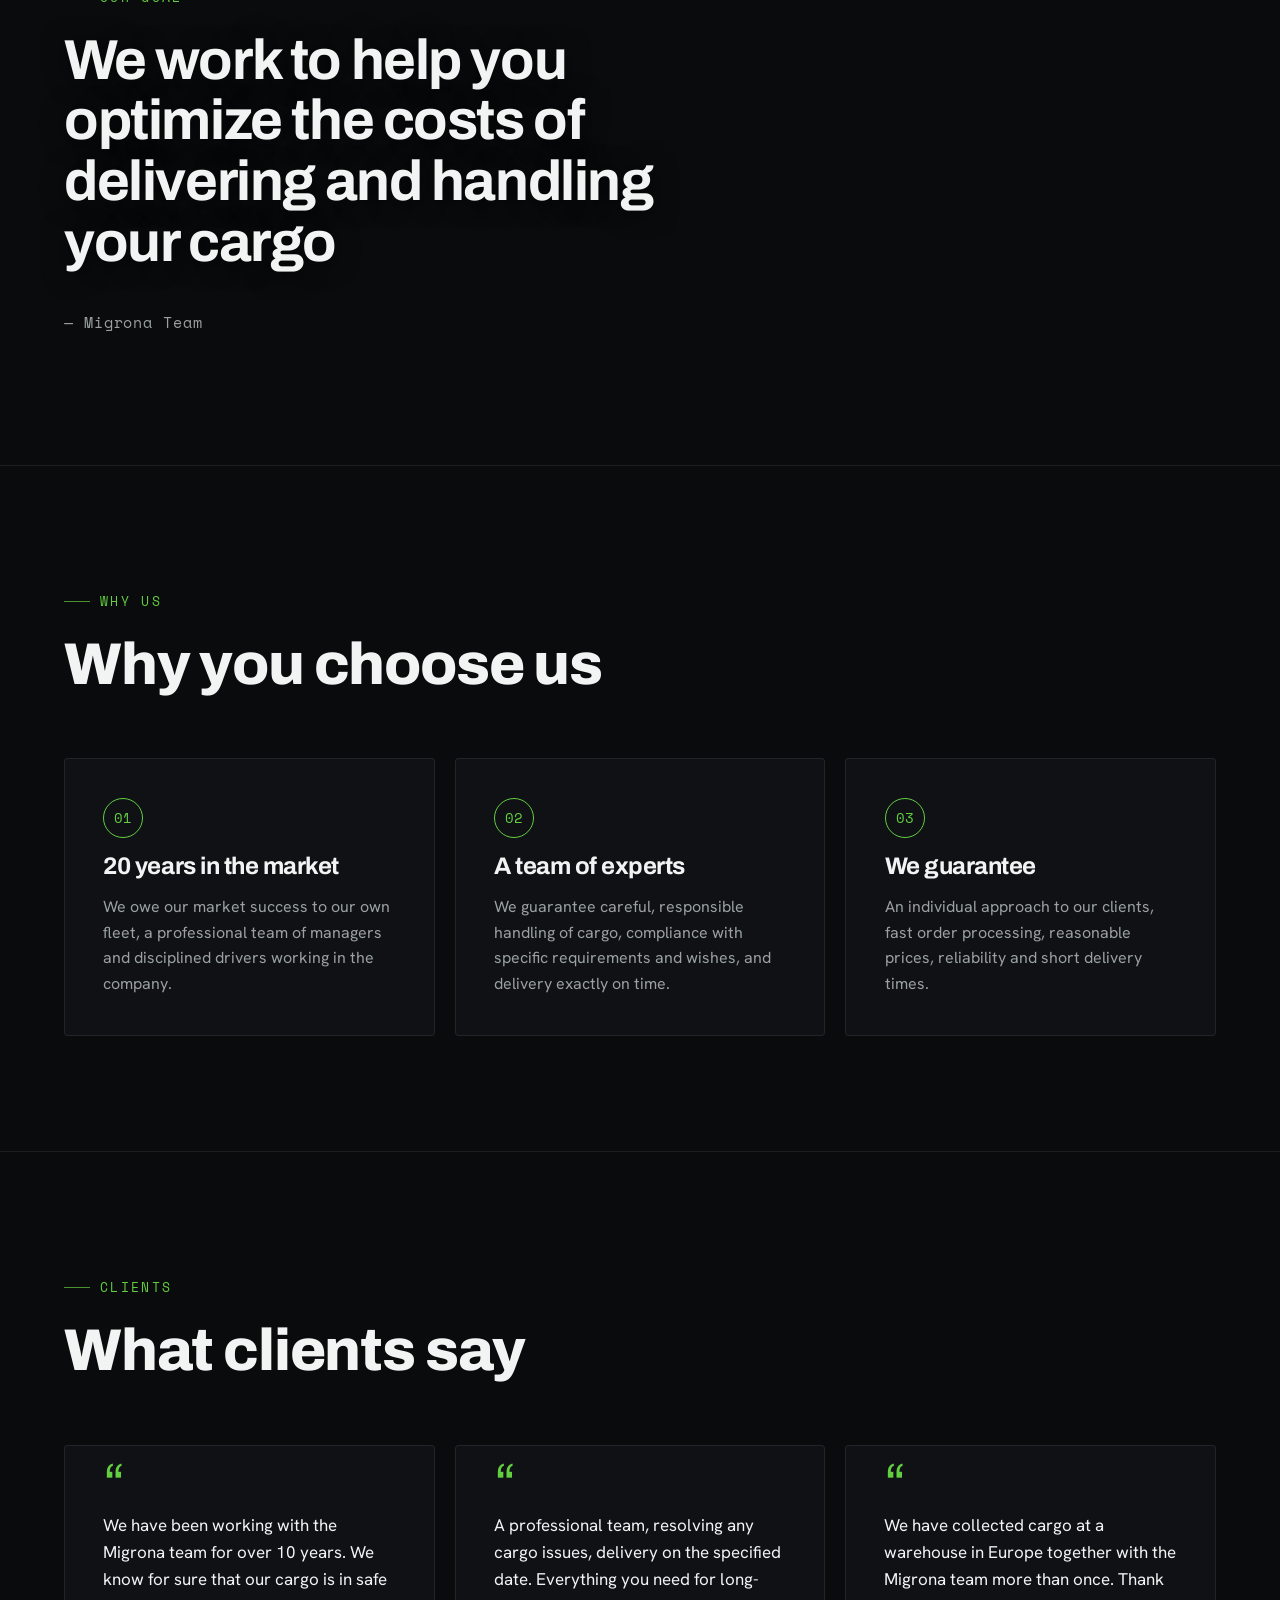
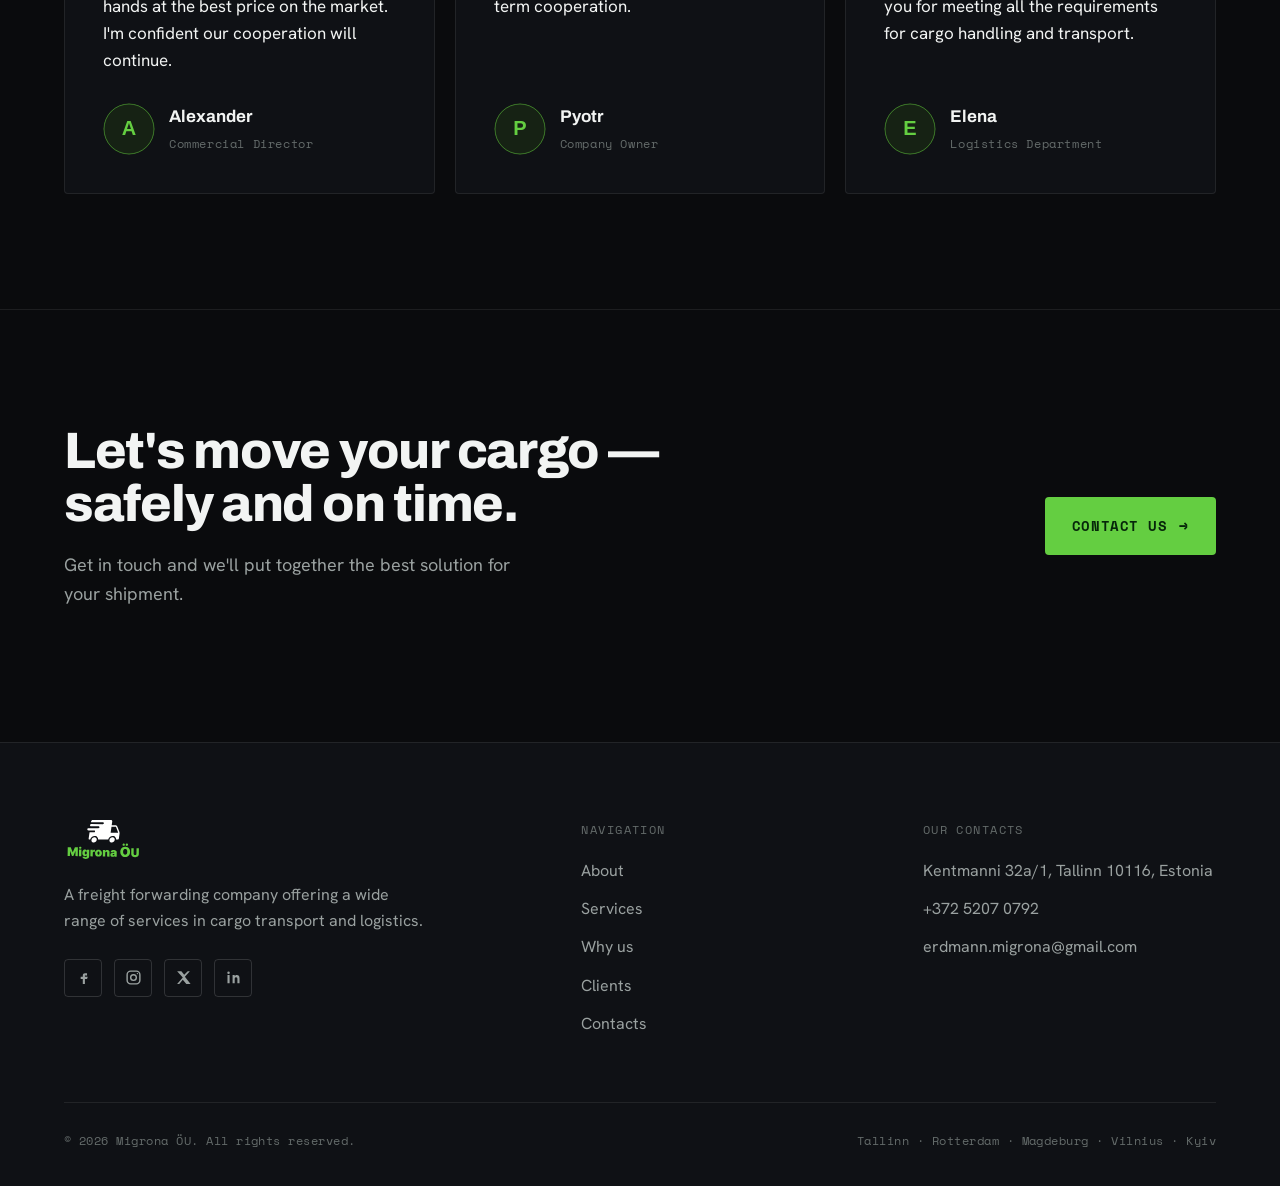
==== commit f7d5d70e: "Add video background to Our Goal section with dark overlay Co-Authored-By: Claude Sonnet 4.6 <norepl" ====
--- a/index.html
+++ b/index.html
@@ -165,7 +165,11 @@
 
 <!-- ===================== GOAL ===================== -->
 <section class="section goal">
-  <div class="wrap">
+  <div class="goal__bg">
+    <video class="goal__video" src="uploads/our-goals.mp4" autoplay muted loop playsinline></video>
+  </div>
+  <div class="goal__overlay"></div>
+  <div class="wrap goal__wrap">
     <p class="kicker" data-i18n="goal_kicker">Our goal</p>
     <blockquote class="goal__quote" data-i18n="goal_quote">We work to help you optimize the costs of delivering and handling your cargo</blockquote>
     <p class="goal__author" data-i18n="goal_author">— Migrona Team</p>
--- a/css/styles.css
+++ b/css/styles.css
@@ -257,8 +257,15 @@
 .svc-card:hover .svc-card__title { color: var(--accent); }
 
 /* ---------- Goal (quote band) ---------- */
-.goal { background: var(--bg-1); border-block: 1px solid var(--line); }
-.goal__quote { font-family: var(--font-display); font-weight: 700; font-size: clamp(30px, 4.4vw, 64px); line-height: 1.08; letter-spacing: -0.025em; max-width: 18ch; margin: 0 0 36px; }
+.goal { position: relative; overflow: hidden; border-block: 1px solid var(--line); }
+.goal__bg { position: absolute; inset: 0; z-index: 0; }
+.goal__video { width: 100%; height: 100%; object-fit: cover; display: block; }
+.goal__overlay {
+  position: absolute; inset: 0; z-index: 1;
+  background: linear-gradient(to bottom, rgba(10,11,13,0.62) 0%, rgba(10,11,13,0.78) 100%);
+}
+.goal__wrap { position: relative; z-index: 2; }
+.goal__quote { font-family: var(--font-display); font-weight: 700; font-size: clamp(30px, 4.4vw, 64px); line-height: 1.08; letter-spacing: -0.025em; max-width: 18ch; margin: 0 0 36px; text-shadow: 0 2px 24px rgba(0,0,0,0.7); }
 .goal__quote .green { color: var(--accent); }
 .goal__author { font-family: var(--font-mono); font-size: 15px; letter-spacing: 0.06em; color: var(--fg-dim); }
 
